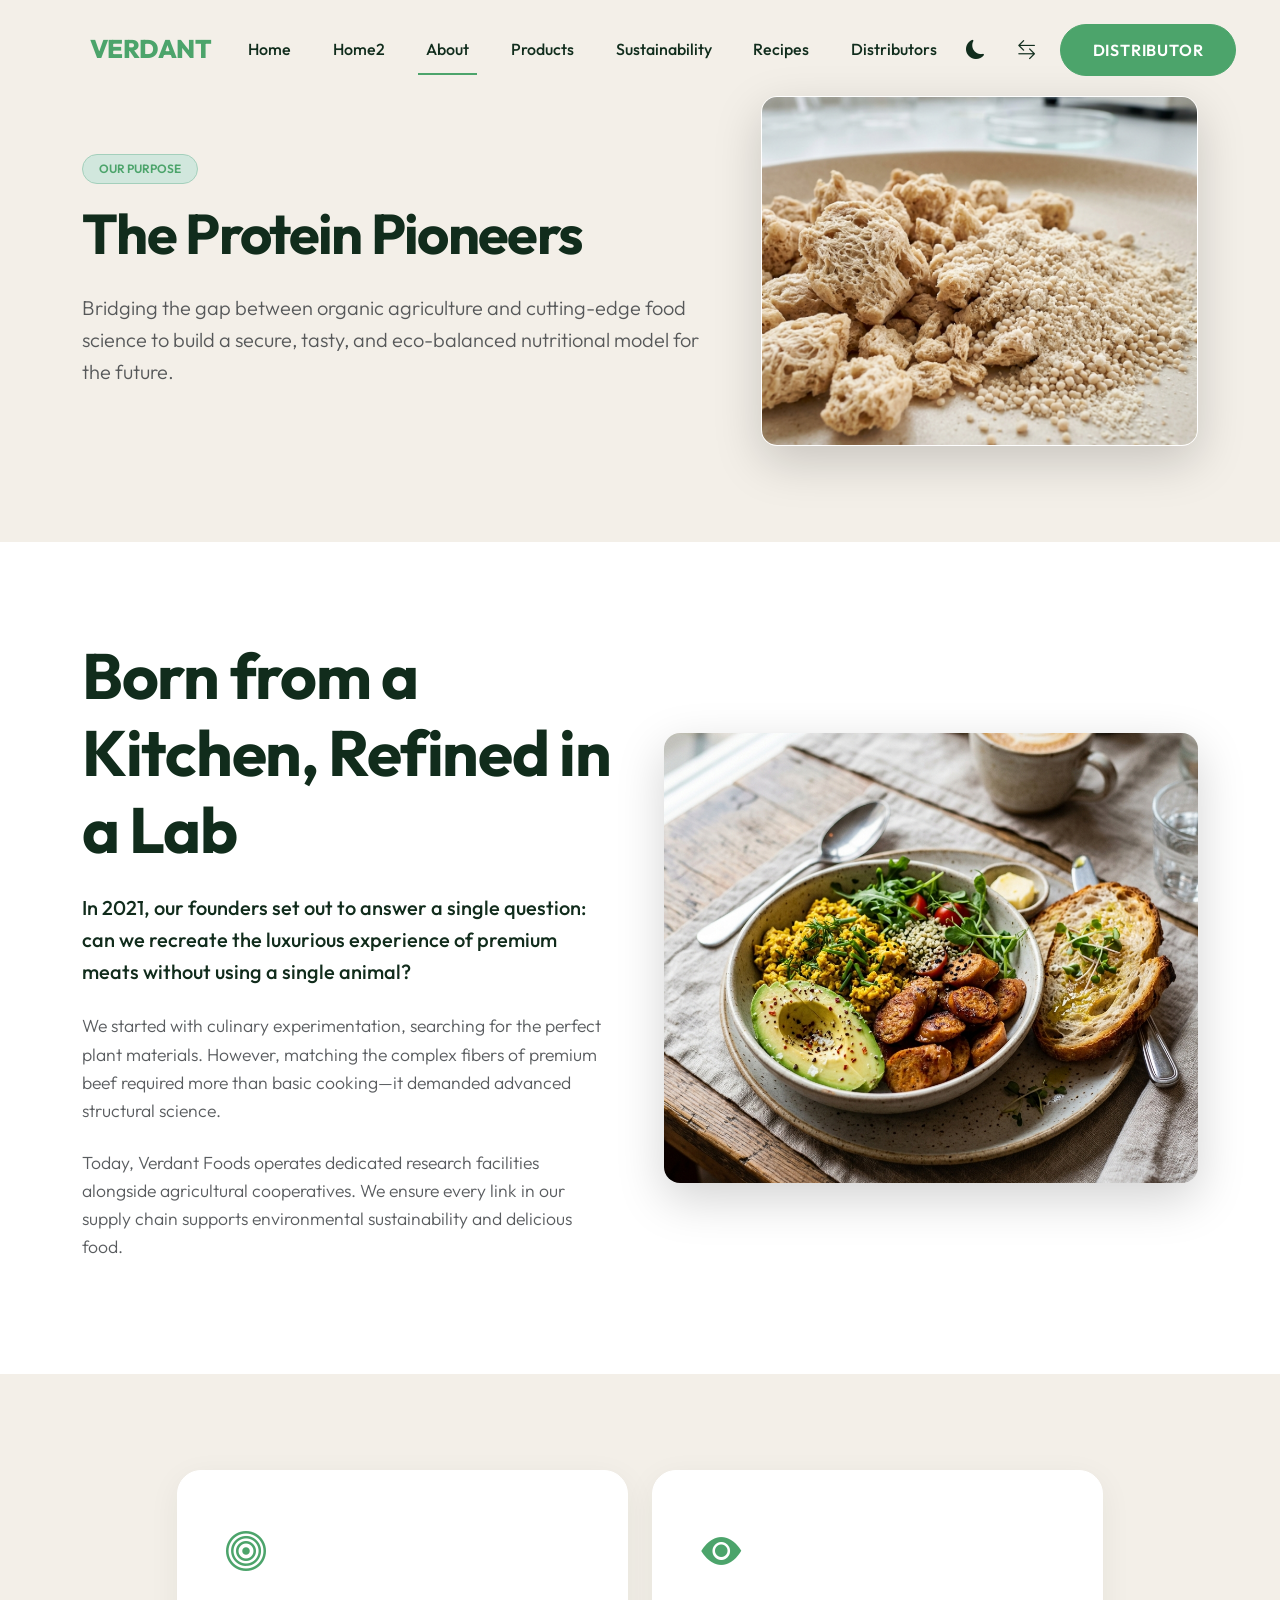
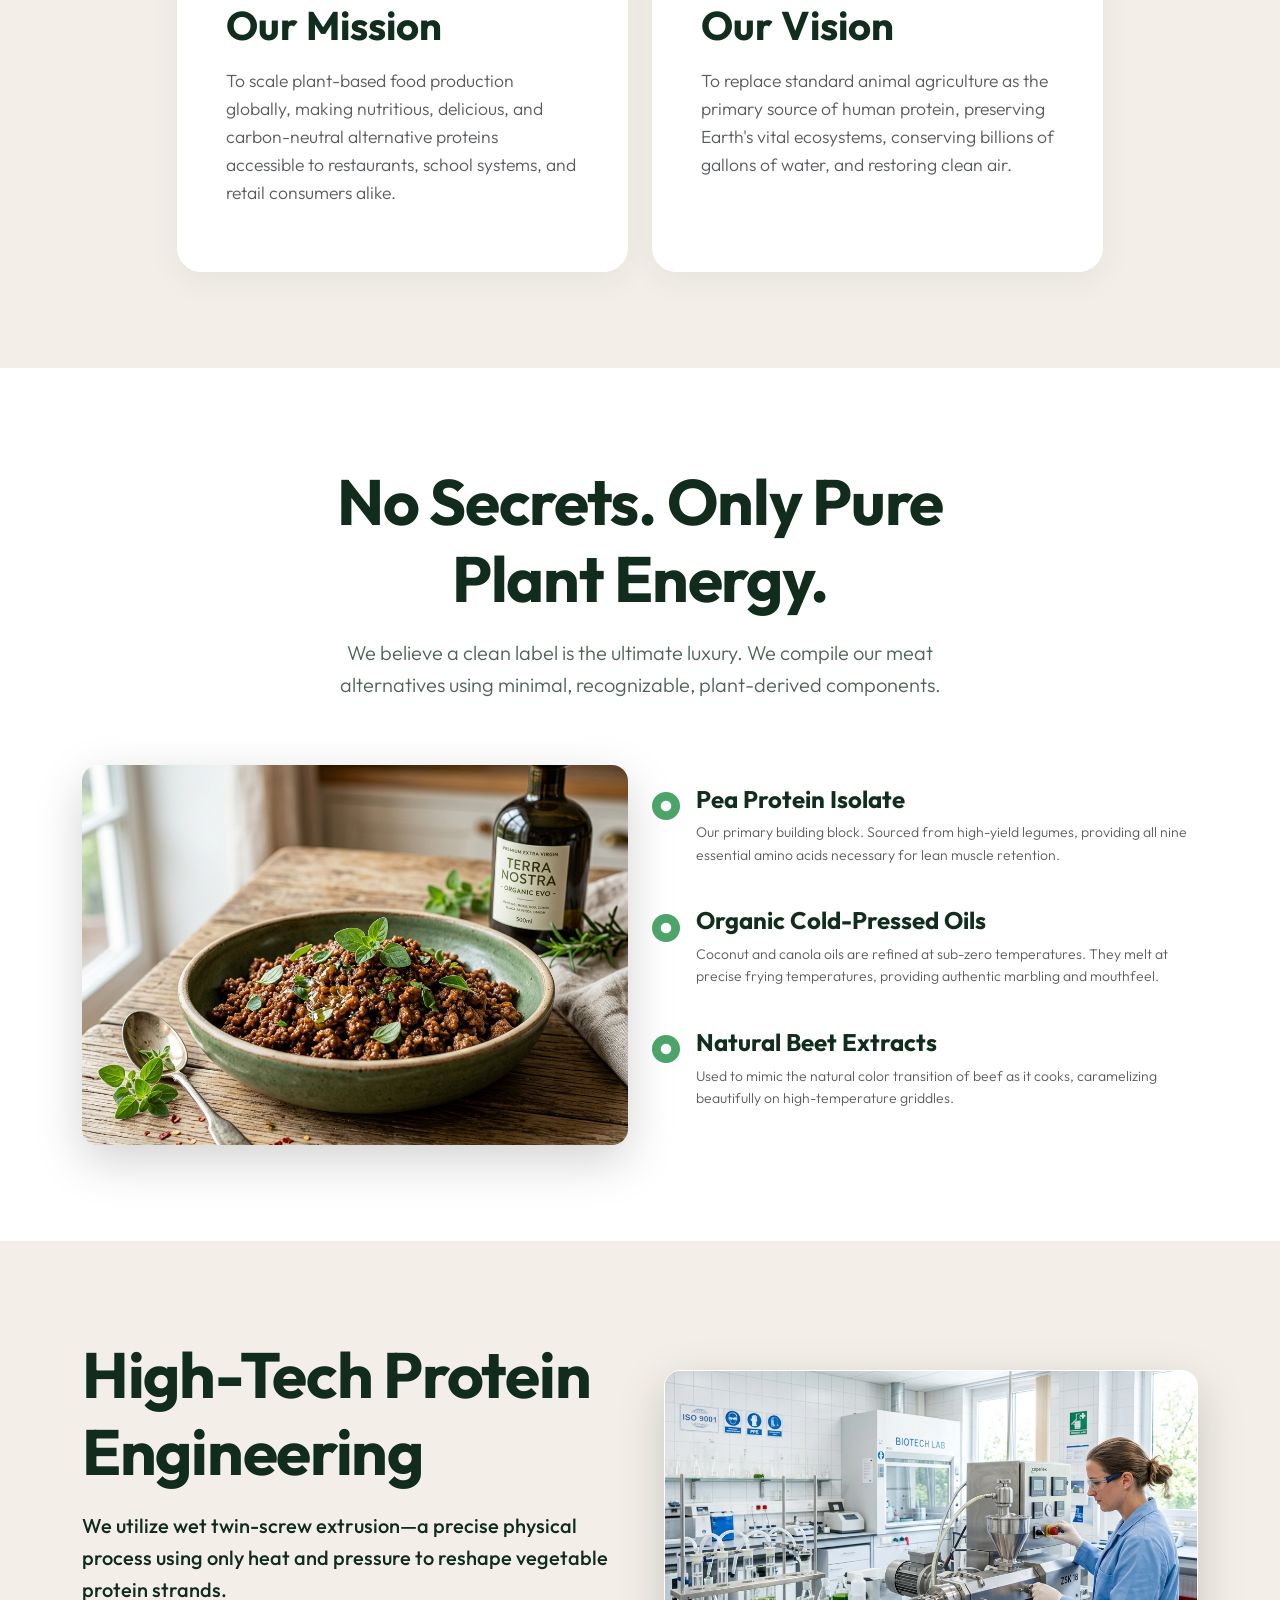
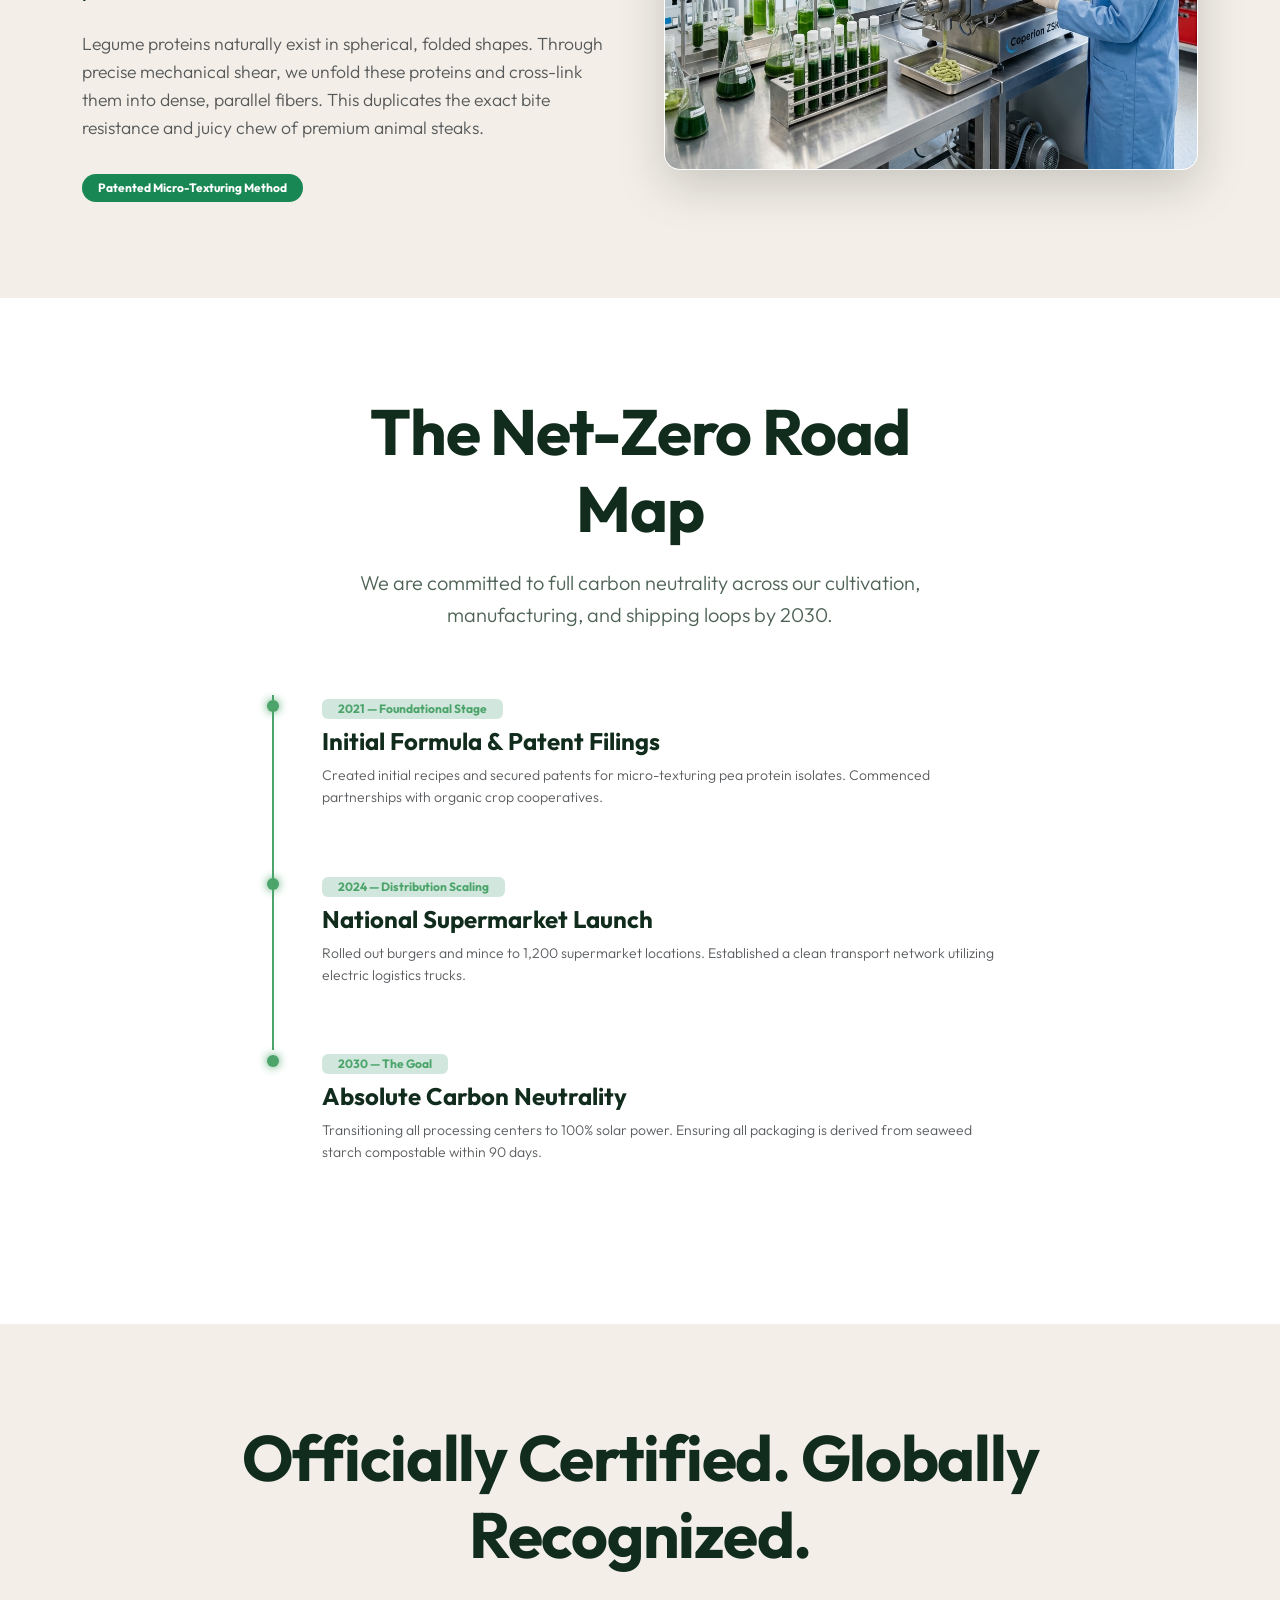
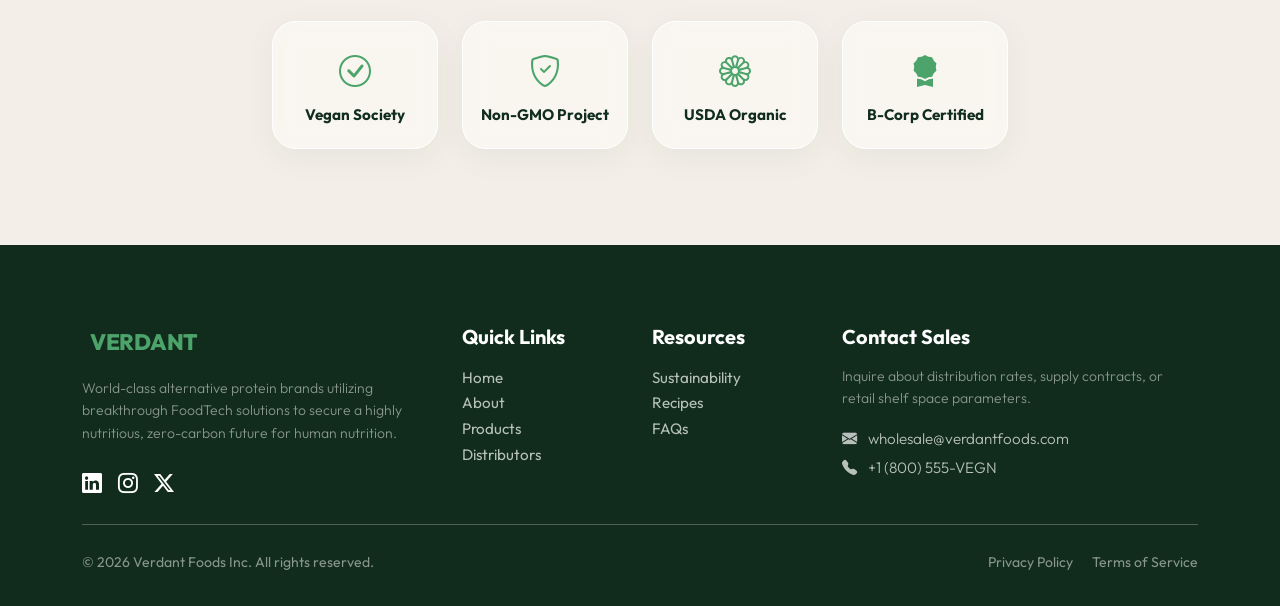
==== about.html @ fd727ae0 "Initial commit of premium FoodTech alternative protein brand website (Verdant)" ====
<!DOCTYPE html>
<html lang="en" data-theme="light" dir="ltr">
<head>
  <meta charset="UTF-8">
  <meta name="viewport" content="width=device-width, initial-scale=1.0">
  <title>About Us | Verdant Foods Premium FoodTech</title>
  <meta name="description" content="Learn about Verdant Foods' mission, vision, and advanced food science. We construct luxury alternative proteins using clean pea, soy, and organic lipids.">
  <!-- Bootstrap 5 CDN -->
  <link href="https://cdn.jsdelivr.net/npm/bootstrap@5.3.3/dist/css/bootstrap.min.css" rel="stylesheet">
  <!-- Bootstrap Icons CDN -->
  <link href="https://cdn.jsdelivr.net/npm/bootstrap-icons@1.11.3/font/bootstrap-icons.min.css" rel="stylesheet">
  <!-- Custom CSS -->
  <link href="assets/css/styles.css" rel="stylesheet">
  <!-- Favicon SVG -->
  <link rel="icon" type="image/svg+xml" href="data:image/svg+xml,<svg xmlns=%22http://www.w3.org/2000/svg%22 viewBox=%220 0 100 100%22><text y=%22.9em%22 font-size=%2290%22>🌱</text></svg>">
</head>
<body>

  <!-- STICKY HEADER -->
  <nav class="navbar navbar-expand-lg premium-navbar">
    <div class="container">
      <a class="navbar-brand d-flex align-items-center" href="index.html" style="font-weight: 800; font-size: 1.6rem; color: var(--color-primary); letter-spacing: -0.02em;">
        <i class="bi bi-leaf-fill text-success me-2"></i><span style="color: var(--color-secondary);">VERDANT</span>
      </a>
      <button class="navbar-toggler" type="button" data-bs-toggle="collapse" data-bs-target="#navbarContent" aria-controls="navbarContent" aria-expanded="false" aria-label="Toggle navigation">
        <span class="navbar-toggler-icon"></span>
      </button>
      <div class="collapse navbar-collapse" id="navbarContent">
        <ul class="navbar-nav mx-auto mb-2 mb-lg-0">
          <li class="nav-item"><a class="nav-link" href="index.html">Home</a></li>
          <li class="nav-item"><a class="nav-link" href="home2.html">Home2 </a></li>
          <li class="nav-item"><a class="nav-link active" href="about.html">About</a></li>
          <li class="nav-item"><a class="nav-link" href="products.html">Products</a></li>
          <li class="nav-item"><a class="nav-link" href="sustainability.html">Sustainability</a></li>
          <li class="nav-item"><a class="nav-link" href="recipes.html">Recipes</a></li>
          <li class="nav-item"><a class="nav-link" href="contact.html">Distributors</a></li>
        </ul>
        <div class="d-flex align-items-center gap-3">
          <button class="btn btn-sm btn-outline-secondary border-0" id="theme-toggle" aria-label="Toggle Dark Mode">
            <i class="bi bi-moon-fill" style="font-size: 1.2rem; color: var(--color-text);"></i>
          </button>
          <button class="btn btn-sm btn-outline-secondary border-0" id="rtl-toggle" aria-label="Toggle RTL">
            <i class="bi bi-arrow-left-right" style="font-size: 1.2rem; color: var(--color-text);"></i>
          </button>
          <a class="btn-premium btn" href="contact.html">Distributor</a>
        </div>
      </div>
    </div>
  </nav>

  <!-- HERO SECTION -->
  <header class="py-5 position-relative overflow-hidden" style="background-color: var(--color-accent); padding-top: 150px; min-height: 50vh; display: flex; align-items: center;">
    <div class="organic-blob" style="top: 0; right: 0;"></div>
    <div class="container position-relative z-3 py-5">
      <div class="row align-items-center g-5">
        <div class="col-lg-7 reveal-on-scroll">
          <span class="badge bg-success-subtle text-success border border-success-subtle px-3 py-2 rounded-pill mb-3" style="font-weight: 600;">OUR PURPOSE</span>
          <h1 class="display-4 fw-bold">The Protein Pioneers</h1>
          <p class="lead text-muted mb-0">Bridging the gap between organic agriculture and cutting-edge food science to build a secure, tasty, and eco-balanced nutritional model for the future.</p>
        </div>
        <div class="col-lg-5 text-center reveal-scale">
          <img src="assets/images/about_hero.png" alt="Close-up of texturized plant protein grains" class="img-fluid rounded-4 shadow-lg border border-1 border-white" style="max-height: 350px; width: 100%; object-fit: cover;">
        </div>
      </div>
    </div>
  </header>

  <!-- BRAND STORY -->
  <section class="py-5" style="background-color: var(--color-bg);">
    <div class="container py-5">
      <div class="row g-5 align-items-center">
        <div class="col-lg-6 order-lg-2 reveal-scale">
          <img src="assets/images/about_story.png" alt="Founders tasting alternative recipes in modern kitchen" class="img-fluid rounded-4 shadow-lg" style="width: 100%; height: 450px; object-fit: cover;">
        </div>
        <div class="col-lg-6 order-lg-1 reveal-on-scroll">
          <h2 class="fw-bold mb-4">Born from a Kitchen, Refined in a Lab</h2>
          <p class="lead mb-4 text-primary" style="font-weight: 500;">In 2021, our founders set out to answer a single question: can we recreate the luxurious experience of premium meats without using a single animal?</p>
          <p class="text-muted mb-4">
            We started with culinary experimentation, searching for the perfect plant materials. However, matching the complex fibers of premium beef required more than basic cooking—it demanded advanced structural science.
          </p>
          <p class="text-muted">
            Today, Verdant Foods operates dedicated research facilities alongside agricultural cooperatives. We ensure every link in our supply chain supports environmental sustainability and delicious food.
          </p>
        </div>
      </div>
    </div>
  </section>

  <!-- MISSION & VISION -->
  <section class="py-5" style="background-color: var(--color-accent);">
    <div class="container py-5">
      <div class="row g-4 justify-content-center">
        <div class="col-lg-5 reveal-on-scroll">
          <div class="glass-card h-100 p-5 border-white bg-white bg-opacity-70">
            <div class="fs-1 text-success mb-3"><i class="bi bi-bullseye"></i></div>
            <h3 class="fw-bold mb-3">Our Mission</h3>
            <p class="text-muted">To scale plant-based food production globally, making nutritious, delicious, and carbon-neutral alternative proteins accessible to restaurants, school systems, and retail consumers alike.</p>
          </div>
        </div>
        <div class="col-lg-5 reveal-on-scroll" style="transition-delay: 0.1s;">
          <div class="glass-card h-100 p-5 border-white bg-white bg-opacity-70">
            <div class="fs-1 text-success mb-3"><i class="bi bi-eye-fill"></i></div>
            <h3 class="fw-bold mb-3">Our Vision</h3>
            <p class="text-muted">To replace standard animal agriculture as the primary source of human protein, preserving Earth's vital ecosystems, conserving billions of gallons of water, and restoring clean air.</p>
          </div>
        </div>
      </div>
    </div>
  </section>

  <!-- PREMIUM INGREDIENTS -->
  <section class="py-5" style="background-color: var(--color-bg);">
    <div class="container py-5">
      <div class="row justify-content-center text-center mb-5 reveal-on-scroll">
        <div class="col-lg-7">
          <h2 class="fw-bold">No Secrets. Only Pure Plant Energy.</h2>
          <p class="lead">We believe a clean label is the ultimate luxury. We compile our meat alternatives using minimal, recognizable, plant-derived components.</p>
        </div>
      </div>

      <div class="row g-4 align-items-center">
        <div class="col-lg-6 reveal-scale">
          <img src="assets/images/about_ingredients.png" alt="Composition of raw peas, soy seeds, coconut oil, spices" class="img-fluid rounded-4 shadow-lg" style="width: 100%; height: 380px; object-fit: cover;">
        </div>
        <div class="col-lg-6 reveal-on-scroll">
          <div class="d-flex gap-3 mb-4">
            <div class="fs-3 text-success"><i class="bi bi-record-circle-fill"></i></div>
            <div>
              <h4 class="fw-bold">Pea Protein Isolate</h4>
              <p class="text-muted small">Our primary building block. Sourced from high-yield legumes, providing all nine essential amino acids necessary for lean muscle retention.</p>
            </div>
          </div>
          <div class="d-flex gap-3 mb-4">
            <div class="fs-3 text-success"><i class="bi bi-record-circle-fill"></i></div>
            <div>
              <h4 class="fw-bold">Organic Cold-Pressed Oils</h4>
              <p class="text-muted small">Coconut and canola oils are refined at sub-zero temperatures. They melt at precise frying temperatures, providing authentic marbling and mouthfeel.</p>
            </div>
          </div>
          <div class="d-flex gap-3">
            <div class="fs-3 text-success"><i class="bi bi-record-circle-fill"></i></div>
            <div>
              <h4 class="fw-bold">Natural Beet Extracts</h4>
              <p class="text-muted small">Used to mimic the natural color transition of beef as it cooks, caramelizing beautifully on high-temperature griddles.</p>
            </div>
          </div>
        </div>
      </div>
    </div>
  </section>

  <!-- FOOD SCIENCE & TECH -->
  <section class="py-5" style="background-color: var(--color-accent);">
    <div class="container py-5">
      <div class="row align-items-center g-5">
        <div class="col-lg-6 reveal-on-scroll">
          <h2 class="fw-bold">High-Tech Protein Engineering</h2>
          <p class="lead text-primary mb-4" style="font-weight: 500;">We utilize wet twin-screw extrusion—a precise physical process using only heat and pressure to reshape vegetable protein strands.</p>
          <p class="text-muted">
            Legume proteins naturally exist in spherical, folded shapes. Through precise mechanical shear, we unfold these proteins and cross-link them into dense, parallel fibers. This duplicates the exact bite resistance and juicy chew of premium animal steaks.
          </p>
          <div class="badge bg-success text-white px-3 py-2 rounded-pill mt-3">Patented Micro-Texturing Method</div>
        </div>
        <div class="col-lg-6 text-center reveal-scale">
          <img src="assets/images/about_science.png" alt="Organic cellular structures" class="img-fluid rounded-4 shadow-lg border border-1 border-white" style="max-height: 400px; width: 100%; object-fit: cover;">
        </div>
      </div>
    </div>
  </section>

  <!-- SUSTAINABILITY COMMITMENT TIMELINE -->
  <section class="py-5" style="background-color: var(--color-bg);">
    <div class="container py-5">
      <div class="row justify-content-center text-center mb-5 reveal-on-scroll">
        <div class="col-lg-7">
          <h2 class="fw-bold">The Net-Zero Road Map</h2>
          <p class="lead">We are committed to full carbon neutrality across our cultivation, manufacturing, and shipping loops by 2030.</p>
        </div>
      </div>

      <div class="row justify-content-center">
        <div class="col-lg-8 reveal-on-scroll">
          <div class="timeline-system">
            <!-- Timeline Item 1 -->
            <div class="timeline-item">
              <span class="badge bg-success-subtle text-success px-3 py-1 mb-2">2021 — Foundational Stage</span>
              <h4 class="fw-bold text-primary">Initial Formula & Patent Filings</h4>
              <p class="text-muted small">Created initial recipes and secured patents for micro-texturing pea protein isolates. Commenced partnerships with organic crop cooperatives.</p>
            </div>
            <!-- Timeline Item 2 -->
            <div class="timeline-item">
              <span class="badge bg-success-subtle text-success px-3 py-1 mb-2">2024 — Distribution Scaling</span>
              <h4 class="fw-bold text-primary">National Supermarket Launch</h4>
              <p class="text-muted small">Rolled out burgers and mince to 1,200 supermarket locations. Established a clean transport network utilizing electric logistics trucks.</p>
            </div>
            <!-- Timeline Item 3 -->
            <div class="timeline-item" style="border-left-color: transparent;">
              <span class="badge bg-success-subtle text-success px-3 py-1 mb-2">2030 — The Goal</span>
              <h4 class="fw-bold text-primary">Absolute Carbon Neutrality</h4>
              <p class="text-muted small">Transitioning all processing centers to 100% solar power. Ensuring all packaging is derived from seaweed starch compostable within 90 days.</p>
            </div>
          </div>
        </div>
      </div>
    </div>
  </section>

  <!-- CERTIFICATIONS & PARTNERS -->
  <section class="py-5" style="background-color: var(--color-accent);">
    <div class="container py-5 text-center">
      <h2 class="fw-bold mb-5 reveal-on-scroll">Officially Certified. Globally Recognized.</h2>
      
      <div class="row g-4 justify-content-center reveal-scale">
        <div class="col-lg-2 col-md-4 col-6">
          <div class="glass-card py-4 px-2 border-white h-100">
            <span class="fs-2 text-success"><i class="bi bi-check-circle"></i></span>
            <h5 class="fw-bold mt-2 mb-0" style="font-size: 0.95rem;">Vegan Society</h5>
          </div>
        </div>
        <div class="col-lg-2 col-md-4 col-6">
          <div class="glass-card py-4 px-2 border-white h-100">
            <span class="fs-2 text-success"><i class="bi bi-shield-check"></i></span>
            <h5 class="fw-bold mt-2 mb-0" style="font-size: 0.95rem;">Non-GMO Project</h5>
          </div>
        </div>
        <div class="col-lg-2 col-md-4 col-6">
          <div class="glass-card py-4 px-2 border-white h-100">
            <span class="fs-2 text-success"><i class="bi bi-flower1"></i></span>
            <h5 class="fw-bold mt-2 mb-0" style="font-size: 0.95rem;">USDA Organic</h5>
          </div>
        </div>
        <div class="col-lg-2 col-md-4 col-6">
          <div class="glass-card py-4 px-2 border-white h-100">
            <span class="fs-2 text-success"><i class="bi bi-award-fill"></i></span>
            <h5 class="fw-bold mt-2 mb-0" style="font-size: 0.95rem;">B-Corp Certified</h5>
          </div>
        </div>
      </div>
    </div>
  </section>

  <!-- FOOTER -->
  <footer>
    <div class="container">
      <div class="row g-4">
        <div class="col-lg-4 col-md-6">
          <a class="d-flex align-items-center mb-3 text-white" href="index.html" style="font-weight: 800; font-size: 1.4rem; text-decoration: none; letter-spacing: -0.02em;">
            <i class="bi bi-leaf-fill text-success me-2"></i><span style="color: var(--color-secondary);">VERDANT</span>
          </a>
          <p class="text-white-50 small mb-4">World-class alternative protein brands utilizing breakthrough FoodTech solutions to secure a highly nutritious, zero-carbon future for human nutrition.</p>
          <div class="d-flex gap-3">
            <a href="#" aria-label="LinkedIn" class="text-white fs-5"><i class="bi bi-linkedin"></i></a>
            <a href="#" aria-label="Instagram" class="text-white fs-5"><i class="bi bi-instagram"></i></a>
            <a href="#" aria-label="Twitter" class="text-white fs-5"><i class="bi bi-twitter-x"></i></a>
          </div>
        </div>
        <div class="col-lg-2 col-md-3 col-6">
          <h5 class="fw-bold text-white mb-3">Quick Links</h5>
          <ul class="list-unstyled">
            <li><a href="index.html">Home</a></li>
            <li><a href="about.html">About</a></li>
            <li><a href="products.html">Products</a></li>
            <li><a href="contact.html">Distributors</a></li>
          </ul>
        </div>
        <div class="col-lg-2 col-md-3 col-6">
          <h5 class="fw-bold text-white mb-3">Resources</h5>
          <ul class="list-unstyled">
            <li><a href="sustainability.html">Sustainability</a></li>
            <li><a href="recipes.html">Recipes</a></li>
            <li><a href="contact.html#faq">FAQs</a></li>
          </ul>
        </div>
        <div class="col-lg-4 col-md-6">
          <h5 class="fw-bold text-white mb-3">Contact Sales</h5>
          <p class="small text-white-50">Inquire about distribution rates, supply contracts, or retail shelf space parameters.</p>
          <p class="mb-1"><i class="bi bi-envelope-fill me-2"></i> wholesale@verdantfoods.com</p>
          <p><i class="bi bi-telephone-fill me-2"></i> +1 (800) 555-VEGN</p>
        </div>
      </div>
      <hr class="my-4 border-white-50">
      <div class="row align-items-center">
        <div class="col-md-6 text-center text-md-start">
          <span class="small text-white-50">&copy; 2026 Verdant Foods Inc. All rights reserved.</span>
        </div>
        <div class="col-md-6 text-center text-md-end mt-2 mt-md-0">
          <a href="#" class="small text-white-50 me-3">Privacy Policy</a>
          <a href="#" class="small text-white-50">Terms of Service</a>
        </div>
      </div>
    </div>
  </footer>

  <!-- BACK TO TOP BUTTON -->
  <div class="back-to-top" id="back-to-top" aria-label="Back to Top">
    <i class="bi bi-arrow-up-short" style="font-size: 1.8rem;"></i>
  </div>

  <!-- Bootstrap 5 JS Bundle with Popper -->
  <script src="https://cdn.jsdelivr.net/npm/bootstrap@5.3.3/dist/js/bootstrap.bundle.min.js"></script>
  <!-- Custom JS -->
  <script src="assets/js/app.js"></script>
</body>
</html>
---- assets/css/styles.css ----
@import url('https://fonts.googleapis.com/css2?family=Outfit:wght@100;300;400;500;600;700;800;900&display=swap');

/* BRAND VARIABLES & COLOR SYSTEM */
:root {
  --font-family: 'Outfit', sans-serif;
  
  /* HSL Color System */
  --hsl-primary: 145, 45%, 12%;
  --hsl-secondary: 141, 37%, 47%;
  --hsl-accent: 40, 30%, 93%;
  --hsl-accent-dark: 40, 20%, 80%;
  
  /* Theme Colors (Light Default) */
  --color-primary: hsl(var(--hsl-primary));
  --color-secondary: hsl(var(--hsl-secondary));
  --color-accent: hsl(var(--hsl-accent));
  --color-accent-dark: hsl(var(--hsl-accent-dark));
  --color-bg: #ffffff;
  --color-card-bg: rgba(255, 255, 255, 0.7);
  --color-text: #112d1d;
  --color-text-muted: #4e6356;
  --color-border: rgba(17, 45, 29, 0.1);
  --glass-bg: rgba(255, 255, 255, 0.45);
  --glass-border: rgba(255, 255, 255, 0.25);
  --glass-shadow: rgba(17, 45, 29, 0.06);
  
  /* Animations */
  --transition-smooth: all 0.5s cubic-bezier(0.16, 1, 0.3, 1);
  --transition-fast: all 0.2s ease;
}

/* DARK MODE OVERRIDES */
[data-theme="dark"] {
  --color-bg: #0b0f0c;
  --color-card-bg: rgba(15, 22, 17, 0.7);
  --color-accent: #141a16;
  --color-accent-dark: #1b241e;
  --color-text: #f5f0e6;
  --color-text-muted: #a3b8ad;
  --color-border: rgba(245, 240, 230, 0.15);
  --glass-bg: rgba(11, 15, 12, 0.65);
  --glass-border: rgba(245, 240, 230, 0.15);
  --glass-shadow: rgba(0, 0, 0, 0.5);
}

/* GENERAL SETUP */
* {
  box-sizing: border-box;
  margin: 0;
  padding: 0;
}

body {
  font-family: var(--font-family);
  background-color: var(--color-bg);
  color: var(--color-text);
  overflow-x: hidden;
  transition: background-color 0.5s ease, color 0.5s ease;
  line-height: 1.6;
}

/* TYPOGRAPHY */
h1, .h1 {
  font-size: clamp(3.5rem, 8vw, 6rem);
  font-weight: 580;
  line-height: 1.1;
  letter-spacing: -0.03em;
  color: var(--color-primary);
  margin-bottom: 1.5rem;
}

[data-theme="dark"] h1, [data-theme="dark"] .h1 {
  color: #ffffff;
}

h2, .h2 {
  font-size: clamp(2.2rem, 5vw, 4rem);
  font-weight: 600;
  line-height: 1.2;
  letter-spacing: -0.02em;
  color: var(--color-primary);
  margin-bottom: 1.2rem;
}

[data-theme="dark"] h2, [data-theme="dark"] .h2 {
  color: var(--color-secondary);
}

h3, .h3 {
  font-size: clamp(1.6rem, 3.5vw, 2.5rem);
  font-weight: 500;
  line-height: 1.3;
  margin-bottom: 1rem;
}

p, .body-text {
  font-size: clamp(0.95rem, 2vw, 1.1rem);
  color: var(--color-text-muted);
  font-weight: 300;
}

/* RTL OVERRIDES */
[dir="rtl"] {
  text-align: right;
}
[dir="rtl"] .ms-auto {
  margin-right: auto !important;
  margin-left: 0 !important;
}
[dir="rtl"] .me-auto {
  margin-left: auto !important;
  margin-right: 0 !important;
}

/* STICKY HEADER Styling */
.premium-navbar {
  position: fixed;
  top: 0;
  width: 100%;
  z-index: 1000;
  padding: 1.5rem 0;
  background: transparent;
  border-bottom: 1px solid transparent;
  transition: var(--transition-smooth);
}

.premium-navbar.scrolled {
  padding: 0.8rem 0;
  background: var(--glass-bg);
  backdrop-filter: blur(16px) saturate(180%);
  -webkit-backdrop-filter: blur(16px) saturate(180%);
  border-bottom: 1px solid var(--glass-border);
  box-shadow: 0 10px 30px var(--glass-shadow);
}

.nav-link {
  font-weight: 500;
  color: var(--color-text) !important;
  margin: 0 0.8rem;
  position: relative;
  transition: var(--transition-fast);
}

.nav-link::after {
  content: '';
  position: absolute;
  bottom: -4px;
  left: 0;
  width: 0;
  height: 2px;
  background-color: var(--color-secondary);
  transition: var(--transition-fast);
}

.nav-link.active::after,
.nav-link:hover::after {
  width: 100%;
}

/* BUTTONS */
.btn-premium {
  font-family: var(--font-family);
  font-weight: 600;
  text-transform: uppercase;
  letter-spacing: 0.05em;
  padding: 0.8rem 2rem;
  border-radius: 50px;
  border: 1px solid var(--color-secondary);
  background-color: var(--color-secondary);
  color: #ffffff !important;
  transition: var(--transition-smooth);
  position: relative;
  overflow: hidden;
  z-index: 1;
}

.btn-premium::before {
  content: '';
  position: absolute;
  top: 0;
  left: -100%;
  width: 100%;
  height: 100%;
  background: var(--color-primary);
  transition: var(--transition-smooth);
  z-index: -1;
}

.btn-premium:hover::before {
  left: 0;
}

.btn-premium:hover {
  transform: translateY(-3px);
  box-shadow: 0 10px 20px rgba(76, 166, 107, 0.3);
}

.btn-outline-premium {
  font-family: var(--font-family);
  font-weight: 600;
  text-transform: uppercase;
  letter-spacing: 0.05em;
  padding: 0.8rem 2rem;
  border-radius: 50px;
  border: 2px solid var(--color-primary);
  background-color: transparent;
  color: var(--color-primary) !important;
  transition: var(--transition-smooth);
}

[data-theme="dark"] .btn-outline-premium {
  border-color: var(--color-secondary);
  color: var(--color-secondary) !important;
}

.btn-outline-premium:hover {
  background-color: var(--color-primary);
  color: #ffffff !important;
  transform: translateY(-3px);
}

[data-theme="dark"] .btn-outline-premium:hover {
  background-color: var(--color-secondary);
  color: #ffffff !important;
}

/* GLASSMORPHISM UI COMPONENTS */
.glass-card {
  background: var(--glass-bg);
  backdrop-filter: blur(12px) saturate(160%);
  -webkit-backdrop-filter: blur(12px) saturate(160%);
  border: 1px solid var(--glass-border);
  box-shadow: 0 8px 32px var(--glass-shadow);
  border-radius: 24px;
  padding: 2.5rem;
  transition: var(--transition-smooth);
}

.glass-card:hover {
  transform: translateY(-8px);
  border-color: rgba(76, 166, 107, 0.4);
  box-shadow: 0 15px 40px rgba(76, 166, 107, 0.15);
}

/* 3D FLOATING OBJECTS */
.floating-element {
  position: absolute;
  pointer-events: none;
  z-index: 2;
  animation: float-around 8s ease-in-out infinite alternate;
}

.floating-element-slow {
  position: absolute;
  pointer-events: none;
  z-index: 2;
  animation: float-around 12s ease-in-out infinite alternate-reverse;
}

@keyframes float-around {
  0% {
    transform: translateY(0px) rotate(0deg) scale(1);
  }
  50% {
    transform: translateY(-20px) rotate(5deg) scale(1.05);
  }
  100% {
    transform: translateY(10px) rotate(-5deg) scale(0.95);
  }
}

/* ORGANIC BLOBS */
.organic-blob {
  position: absolute;
  width: 500px;
  height: 500px;
  background: radial-gradient(circle, rgba(76,166,107,0.15) 0%, rgba(245,240,230,0) 70%);
  border-radius: 50%;
  filter: blur(40px);
  z-index: -1;
  animation: morph-blob 20s infinite alternate;
}

@keyframes morph-blob {
  0% {
    border-radius: 42% 58% 70% 30% / 45% 45% 55% 55%;
    transform: translate(0, 0) scale(1);
  }
  50% {
    border-radius: 70% 30% 52% 48% / 60% 40% 60% 40%;
    transform: translate(30px, -50px) scale(1.2);
  }
  100% {
    border-radius: 50% 50% 30% 70% / 50% 60% 40% 50%;
    transform: translate(-20px, 20px) scale(0.9);
  }
}

/* PREMIUM ANIMATIONS (ON SCROLL REVEALS) */
.reveal-on-scroll {
  opacity: 0;
  filter: blur(15px);
  transform: translateY(40px);
  transition: opacity 1s cubic-bezier(0.16, 1, 0.3, 1),
              filter 1s cubic-bezier(0.16, 1, 0.3, 1),
              transform 1s cubic-bezier(0.16, 1, 0.3, 1);
}

.reveal-on-scroll.revealed {
  opacity: 1;
  filter: blur(0);
  transform: translateY(0);
}

.reveal-scale {
  opacity: 0;
  transform: scale(0.85);
  transition: opacity 1.2s cubic-bezier(0.16, 1, 0.3, 1),
              transform 1.2s cubic-bezier(0.16, 1, 0.3, 1);
}

.reveal-scale.revealed {
  opacity: 1;
  transform: scale(1);
}

/* MAGNETIC LIFT AND HOVER EFFECTS */
.hover-lift {
  transition: var(--transition-smooth);
}
.hover-lift:hover {
  transform: translateY(-8px) scale(1.02);
}

/* PRODUCT CARD STYLING */
.premium-product-card {
  position: relative;
  background: var(--color-card-bg);
  border: 1px solid var(--color-border);
  border-radius: 24px;
  overflow: hidden;
  transition: var(--transition-smooth);
}

.product-image-container {
  overflow: hidden;
  position: relative;
  background-color: var(--color-accent);
  aspect-ratio: 1;
}

.product-image-container img {
  width: 100%;
  height: 100%;
  object-fit: cover;
  transition: var(--transition-smooth);
}

.premium-product-card:hover .product-image-container img {
  transform: scale(1.1);
}

.premium-product-card:hover {
  border-color: var(--color-secondary);
  box-shadow: 0 20px 40px var(--glass-shadow);
  transform: translateY(-10px);
}

/* COUNTERS */
.counter-num {
  font-size: clamp(3rem, 6vw, 4.5rem);
  font-weight: 700;
  color: var(--color-secondary);
  line-height: 1;
}

/* METRICS & PROGRESS BARS */
.sustainability-meter {
  height: 8px;
  border-radius: 10px;
  background-color: var(--color-border);
  overflow: hidden;
}

.sustainability-progress {
  height: 100%;
  width: 0;
  background: linear-gradient(90deg, var(--color-secondary) 0%, var(--color-primary) 100%);
  border-radius: 10px;
  transition: width 2s cubic-bezier(0.16, 1, 0.3, 1);
}

/* TESTIMONIALS SLIDER */
.testimonial-wrapper {
  max-width: 800px;
  margin: 0 auto;
  overflow: hidden;
  position: relative;
}

.testimonial-container {
  display: flex;
  transition: transform 0.6s cubic-bezier(0.16, 1, 0.3, 1);
}

.testimonial-slide {
  min-width: 100%;
  padding: 2rem;
  box-sizing: border-box;
}

.slider-dots {
  display: flex;
  justify-content: center;
  margin-top: 1.5rem;
}

.dot {
  width: 10px;
  height: 10px;
  border-radius: 50%;
  background-color: var(--color-border);
  margin: 0 6px;
  cursor: pointer;
  transition: var(--transition-fast);
}

.dot.active {
  background-color: var(--color-secondary);
  width: 25px;
  border-radius: 5px;
}

/* TIMELINE & ACCORDION SYSTEM */
.timeline-item {
  position: relative;
  padding-left: 3rem;
  border-left: 2px solid var(--color-secondary);
  padding-bottom: 3rem;
}

.timeline-item::after {
  content: '';
  position: absolute;
  left: -7px;
  top: 5px;
  width: 12px;
  height: 12px;
  border-radius: 50%;
  background-color: var(--color-secondary);
  box-shadow: 0 0 10px var(--color-secondary);
}

/* FOOTER */
footer {
  background-color: var(--color-primary);
  color: #ffffff;
  padding: 5rem 0 2rem;
  position: relative;
}

[data-theme="dark"] footer {
  background-color: #050806;
}

footer p, footer a {
  color: rgba(255, 255, 255, 0.7);
  text-decoration: none;
  font-size: 0.95rem;
  transition: transform 0.25s ease, color 0.25s ease;
  display: inline-block;
}

footer a:hover {
  color: var(--color-secondary);
}

footer ul li a:hover {
  transform: translateX(6px);
}

footer .d-flex.gap-3 a {
  display: inline-flex;
  align-items: center;
  justify-content: center;
}

footer .d-flex.gap-3 a:hover {
  transform: translateY(-4px) scale(1.15);
  color: var(--color-secondary) !important;
}

footer a.d-flex.align-items-center i {
  transition: transform 0.25s ease;
  display: inline-block;
}

footer a.d-flex.align-items-center:hover i {
  transform: rotate(15deg) scale(1.15);
}

.back-to-top {
  position: fixed;
  bottom: 30px;
  right: 30px;
  width: 50px;
  height: 50px;
  background-color: var(--color-secondary);
  color: white;
  border-radius: 50%;
  display: flex;
  align-items: center;
  justify-content: center;
  box-shadow: 0 5px 15px rgba(0,0,0,0.15);
  cursor: pointer;
  opacity: 0;
  visibility: hidden;
  transition: var(--transition-smooth);
  z-index: 999;
}

.back-to-top.active {
  opacity: 1;
  visibility: visible;
}

.back-to-top:hover {
  transform: translateY(-5px);
  background-color: var(--color-primary);
}

/* PREMIUM FORMS */
.premium-form-control {
  background: var(--color-bg);
  border: 1px solid var(--color-border);
  color: var(--color-text);
  padding: 0.9rem 1.2rem;
  border-radius: 12px;
  font-size: 1rem;
  transition: var(--transition-smooth);
}

.premium-form-control:focus {
  background: var(--color-bg);
  border-color: var(--color-secondary);
  box-shadow: 0 0 0 3px rgba(76, 166, 107, 0.15);
  color: var(--color-text);
  outline: none;
}

/* SUCCESS BANNER ANIMATION */
.form-success-card {
  display: none;
  text-align: center;
  padding: 3rem;
  animation: scale-up 0.5s cubic-bezier(0.16, 1, 0.3, 1) forwards;
}

@keyframes scale-up {
  0% {
    opacity: 0;
    transform: scale(0.9);
  }
  100% {
    opacity: 1;
    transform: scale(1);
  }
}

/* NUTRITION TABLE GRID */
.nutrition-grid-wrapper {
  width: 100%;
  overflow-x: auto;
  -webkit-overflow-scrolling: touch;
  border-radius: 16px;
}

.nutrition-grid {
  border-radius: 16px;
  overflow: hidden;
  border: 1px solid var(--color-border);
  min-width: 600px; /* Prevent squeezing on mobile */
}

@media (min-width: 768px) {
  .nutrition-grid {
    min-width: 100%;
  }
}

.nutrition-row {
  display: grid;
  grid-template-columns: 2.2fr 1fr 1fr; /* Default 3 columns for index.html */
  gap: 1rem;
  align-items: center;
  padding: 1rem 1.5rem;
  background-color: var(--color-bg);
  border-bottom: 1px solid var(--color-border);
}

.nutrition-row > span:not(:first-child) {
  text-align: center;
}

/* 4 columns layout variation for products.html */
.nutrition-grid.cols-4 .nutrition-row {
  grid-template-columns: 2.2fr 1fr 1fr 1fr;
}

.nutrition-row:nth-child(even) {
  background-color: var(--color-accent);
}
[data-theme="dark"] .nutrition-row:nth-child(even) {
  background-color: rgba(245, 240, 230, 0.03);
}

/* DYNAMIC 3D CARD ROTATION */
.card-rotate-3d {
  perspective: 1000px;
}
.card-rotate-3d-inner {
  transition: transform 0.8s;
  transform-style: preserve-3d;
}
.card-rotate-3d:hover .card-rotate-3d-inner {
  transform: rotateY(18deg) rotateX(10deg);
}

/* LOGO CAROUSEL */
.logo-track {
  display: flex;
  width: calc(250px * 10);
  animation: logo-scroll 40s linear infinite;
}

.logo-slide {
  width: 250px;
  display: flex;
  justify-content: center;
  align-items: center;
  padding: 0 2rem;
}

.logo-slide img {
  max-width: 150px;
  opacity: 0.5;
  transition: var(--transition-fast);
}

.logo-slide img:hover {
  opacity: 1;
}

@keyframes logo-scroll {
  0% { transform: translateX(0); }
  100% { transform: translateX(calc(-250px * 5)); }
}

/* ACCORDION REVEAL */
.accordion-header-btn {
  background: none;
  border: none;
  width: 100%;
  text-align: left;
  padding: 1.2rem;
  font-weight: 600;
  font-size: 1.15rem;
  color: var(--color-text);
  display: flex;
  justify-content: space-between;
  align-items: center;
  transition: var(--transition-fast);
}

.accordion-body-content {
  max-height: 0;
  overflow: hidden;
  transition: max-height 0.4s ease-out, padding 0.4s ease-out;
  padding: 0 1.2rem;
}

.accordion-body-content.active {
  padding: 0 1.2rem 1.5rem 1.2rem;
}

/* DARK MODE & TEXT VISIBILITY FIXES */
.text-primary {
  color: var(--color-primary) !important;
}
.text-primary-emphasis {
  color: var(--color-primary) !important;
}
.text-success {
  color: var(--color-secondary) !important;
}
.navbar-brand {
  color: var(--color-primary) !important;
}

[data-theme="dark"] .text-primary {
  color: var(--color-secondary) !important;
}
[data-theme="dark"] .text-primary-emphasis {
  color: #ffffff !important;
}
[data-theme="dark"] .navbar-brand {
  color: #ffffff !important;
}
[data-theme="dark"] .navbar-brand span {
  color: #ffffff !important;
}
[data-theme="dark"] .text-muted {
  color: var(--color-text-muted) !important;
}
[data-theme="dark"] .text-dark {
  color: var(--color-text) !important;
}
[data-theme="dark"] .bg-white {
  background-color: var(--color-card-bg) !important;
}
[data-theme="dark"] .bg-light {
  background-color: var(--color-card-bg) !important;
}
[data-theme="dark"] .bg-success-subtle {
  background-color: rgba(76, 166, 107, 0.15) !important;
}
[data-theme="dark"] .border-white {
  border-color: var(--color-border) !important;
}
[data-theme="dark"] .navbar-toggler-icon {
  filter: invert(1) grayscale(1) brightness(2);
}
[data-theme="dark"] .navbar-toggler {
  border-color: rgba(255, 255, 255, 0.2) !important;
}
[data-theme="dark"] .form-select {
  background-image: url("data:image/svg+xml,%3csvg xmlns='http://www.w3.org/2000/svg' viewBox='0 0 16 16'%3e%3cpath fill='none' stroke='%23f5f0e6' stroke-linecap='round' stroke-linejoin='round' stroke-width='2' d='m2 5 6 6 6-6'/%3e%3c/svg%3e") !important;
  color: var(--color-text) !important;
  background-color: var(--color-bg) !important;
}
[data-theme="dark"] .logo-slide span {
  color: rgba(255, 255, 255, 0.4) !important;
}
[data-theme="dark"] .accordion-header-btn {
  color: var(--color-text) !important;
}

/* Mobile Navbar Overlay Background and Padding */
@media (max-width: 991.98px) {
  .navbar-collapse {
    background: var(--color-bg);
    padding: 1.5rem;
    border-radius: 16px;
    box-shadow: 0 10px 30px var(--glass-shadow);
    margin-top: 1rem;
    border: 1px solid var(--color-border);
  }
}

/* Tablet / Medium Screens Navbar Compact Tab View styling (992px to 1200px, e.g. 1024px) */
@media (min-width: 992px) and (max-width: 1200px) {
  .premium-navbar .nav-link {
    font-size: 0.85rem !important;
    margin: 0 0.35rem !important;
    padding: 0.5rem 0.5rem !important;
  }
  .premium-navbar .container {
    max-width: 100% !important;
    padding-left: 1.5rem !important;
    padding-right: 1.5rem !important;
  }
  .btn-premium {
    padding: 0.5rem 1rem !important;
    font-size: 0.75rem !important;
  }
  .premium-navbar .d-flex.align-items-center {
    gap: 0.5rem !important;
  }
}

/* Social Hover Effects (Contact Page) */
.social-hover {
  transition: transform 0.25s ease, color 0.25s ease;
  display: inline-block;
}
.social-hover:hover {
  transform: translateY(-3px) scale(1.15);
  color: var(--color-secondary) !important;
}
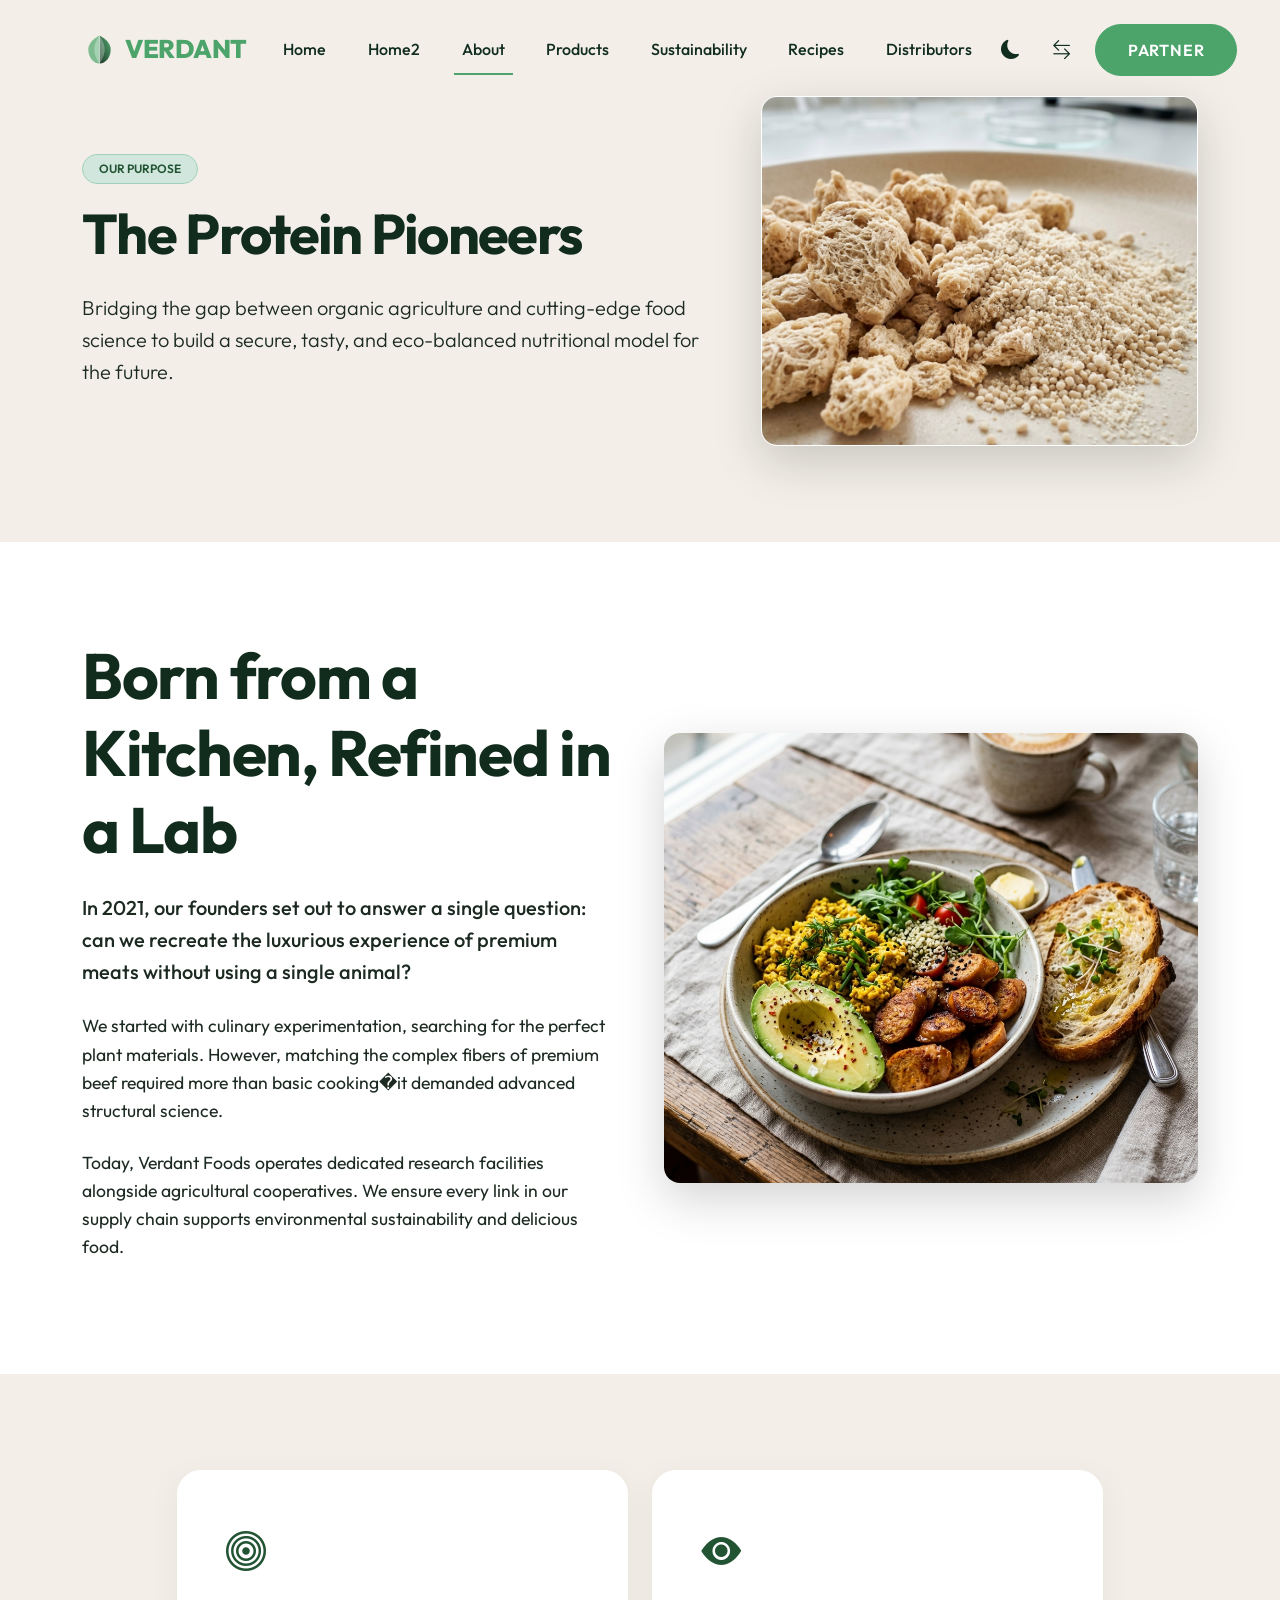
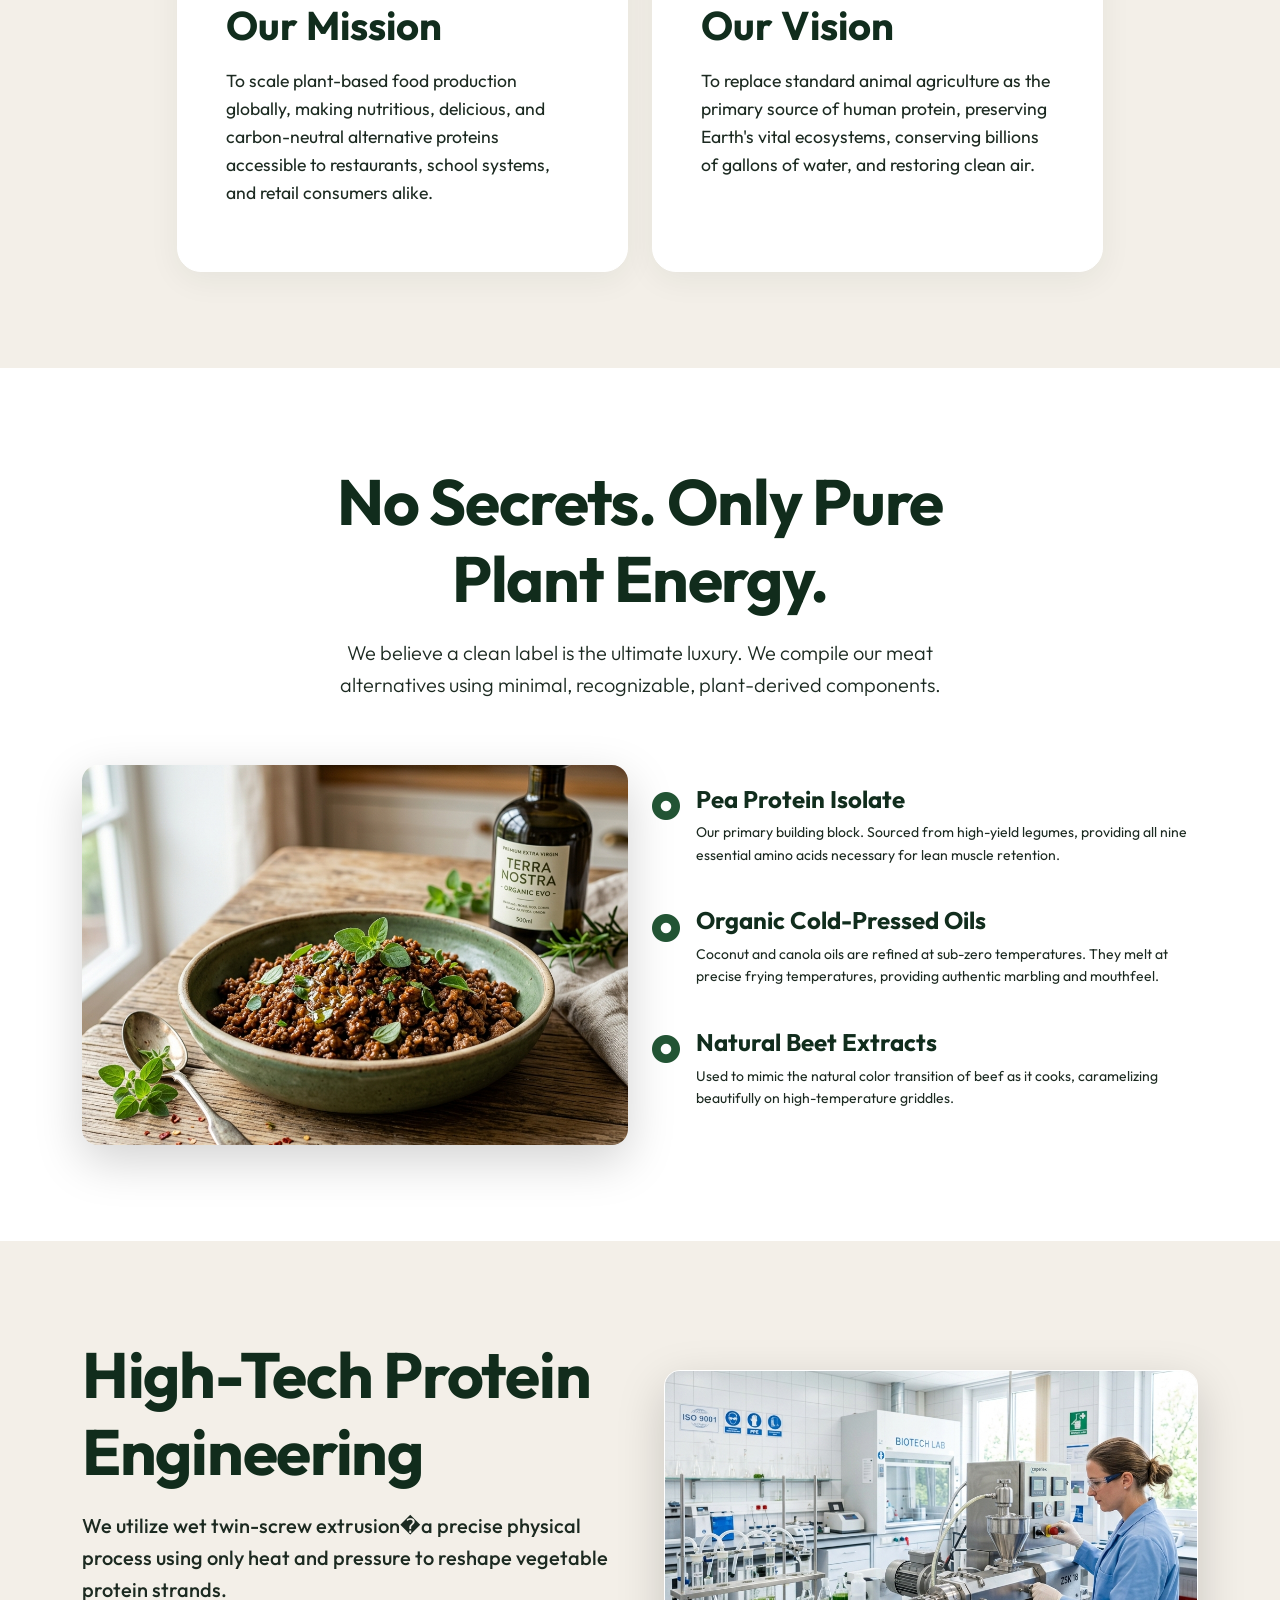
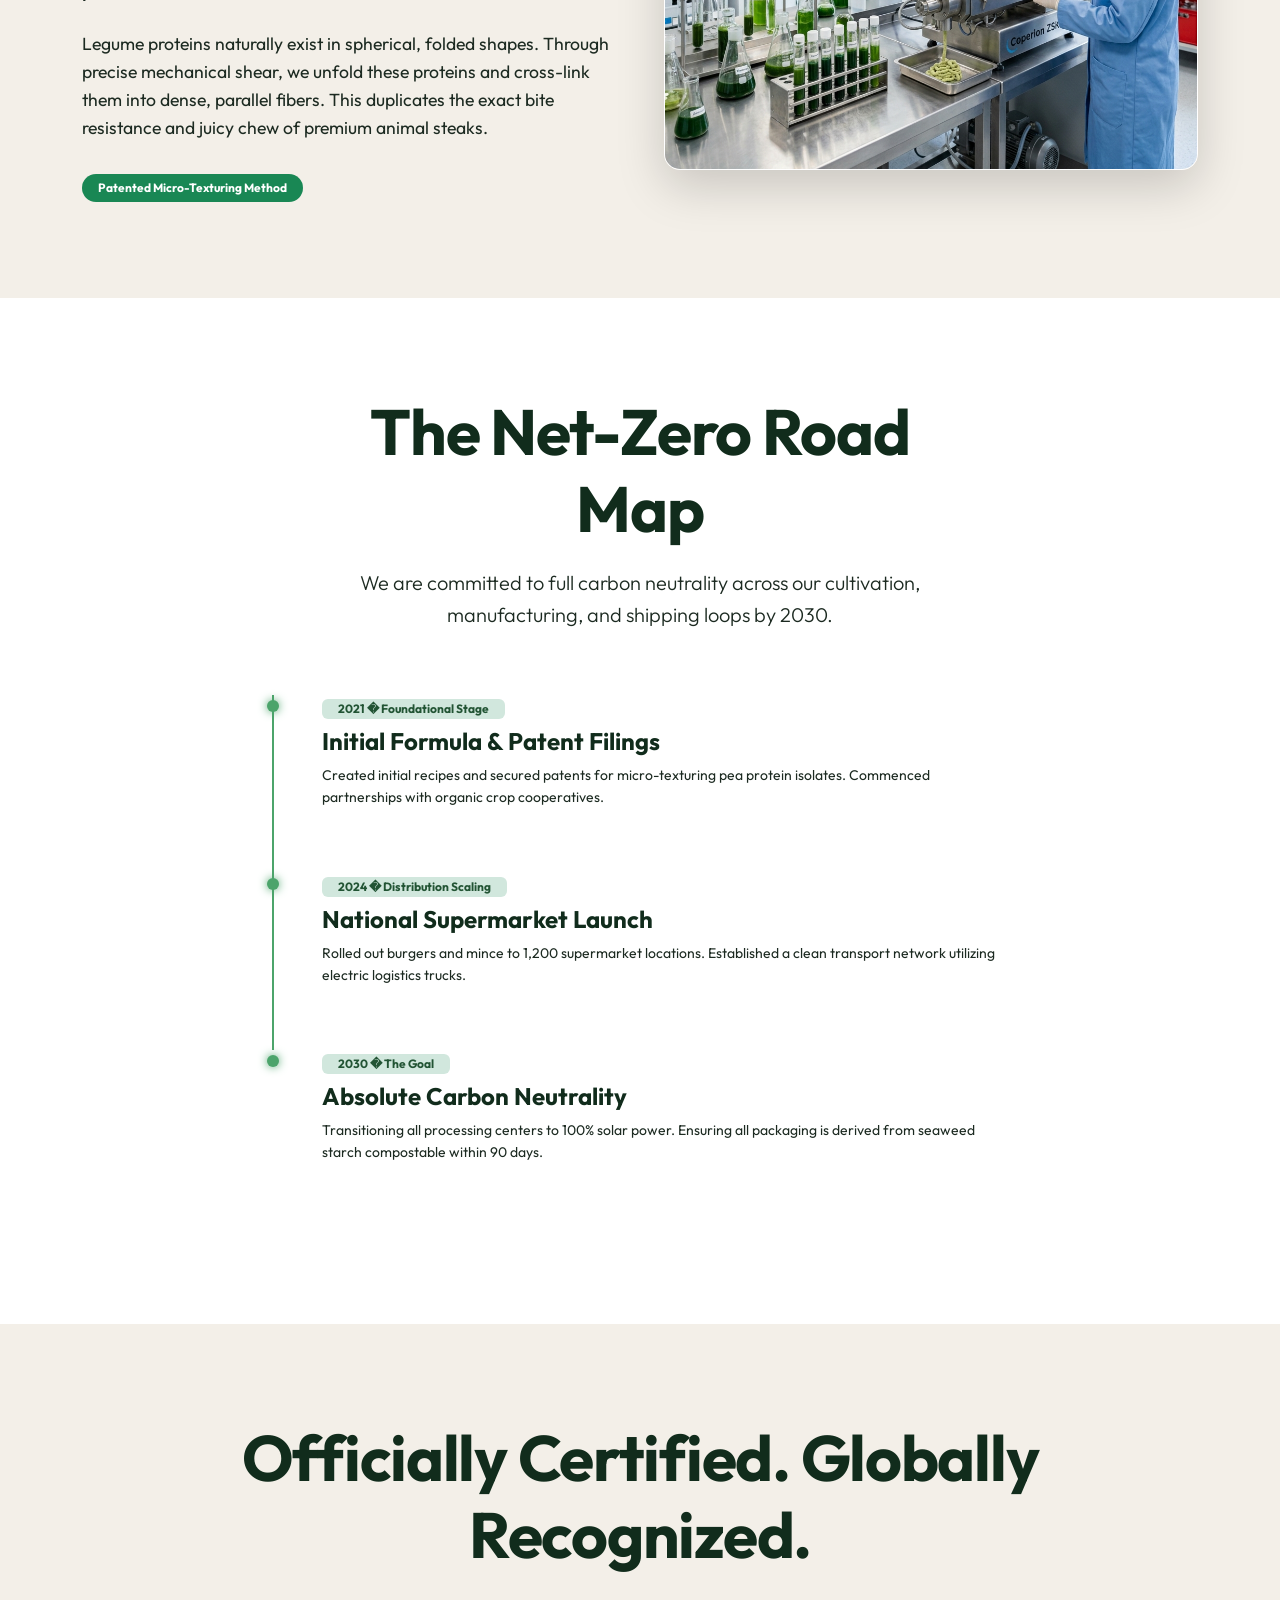
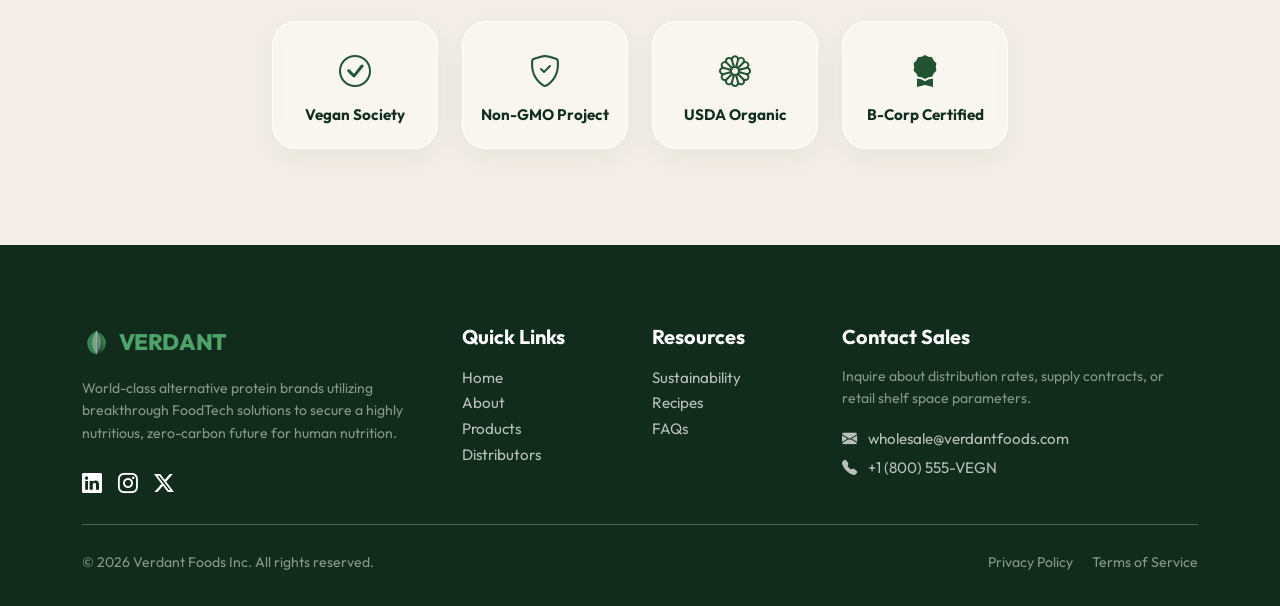
==== commit 69352c5b: "k" ====
--- a/about.html
+++ b/about.html
@@ -1,4 +1,4 @@
-<!DOCTYPE html>
+﻿<!DOCTYPE html>
 <html lang="en" data-theme="light" dir="ltr">
 <head>
   <meta charset="UTF-8">
@@ -10,9 +10,9 @@
   <!-- Bootstrap Icons CDN -->
   <link href="https://cdn.jsdelivr.net/npm/bootstrap-icons@1.11.3/font/bootstrap-icons.min.css" rel="stylesheet">
   <!-- Custom CSS -->
-  <link href="assets/css/styles.css" rel="stylesheet">
+  <link href="assets/css/styles.css?v=1.4" rel="stylesheet">
   <!-- Favicon SVG -->
-  <link rel="icon" type="image/svg+xml" href="data:image/svg+xml,<svg xmlns=%22http://www.w3.org/2000/svg%22 viewBox=%220 0 100 100%22><text y=%22.9em%22 font-size=%2290%22>🌱</text></svg>">
+  <link rel="icon" type="image/svg+xml" href="data:image/svg+xml,<svg xmlns=%22http://www.w3.org/2000/svg%22 viewBox=%220 0 100 100%22><text y=%22.9em%22 font-size=%2290%22>??</text></svg>">
 </head>
 <body>
 
@@ -20,7 +20,7 @@
   <nav class="navbar navbar-expand-lg premium-navbar">
     <div class="container">
       <a class="navbar-brand d-flex align-items-center" href="index.html" style="font-weight: 800; font-size: 1.6rem; color: var(--color-primary); letter-spacing: -0.02em;">
-        <i class="bi bi-leaf-fill text-success me-2"></i><span style="color: var(--color-secondary);">VERDANT</span>
+        <img src="assets/images/logo.svg" alt="Verdant Logo" class="brand-logo me-2"><span style="color: var(--color-secondary);">VERDANT</span>
       </a>
       <button class="navbar-toggler" type="button" data-bs-toggle="collapse" data-bs-target="#navbarContent" aria-controls="navbarContent" aria-expanded="false" aria-label="Toggle navigation">
         <span class="navbar-toggler-icon"></span>
@@ -42,7 +42,7 @@
           <button class="btn btn-sm btn-outline-secondary border-0" id="rtl-toggle" aria-label="Toggle RTL">
             <i class="bi bi-arrow-left-right" style="font-size: 1.2rem; color: var(--color-text);"></i>
           </button>
-          <a class="btn-premium btn" href="contact.html">Distributor</a>
+          <a class="btn-premium btn" href="contact.html">Partner</a>
         </div>
       </div>
     </div>
@@ -76,7 +76,7 @@
           <h2 class="fw-bold mb-4">Born from a Kitchen, Refined in a Lab</h2>
           <p class="lead mb-4 text-primary" style="font-weight: 500;">In 2021, our founders set out to answer a single question: can we recreate the luxurious experience of premium meats without using a single animal?</p>
           <p class="text-muted mb-4">
-            We started with culinary experimentation, searching for the perfect plant materials. However, matching the complex fibers of premium beef required more than basic cooking—it demanded advanced structural science.
+            We started with culinary experimentation, searching for the perfect plant materials. However, matching the complex fibers of premium beef required more than basic cooking�it demanded advanced structural science.
           </p>
           <p class="text-muted">
             Today, Verdant Foods operates dedicated research facilities alongside agricultural cooperatives. We ensure every link in our supply chain supports environmental sustainability and delicious food.
@@ -155,7 +155,7 @@
       <div class="row align-items-center g-5">
         <div class="col-lg-6 reveal-on-scroll">
           <h2 class="fw-bold">High-Tech Protein Engineering</h2>
-          <p class="lead text-primary mb-4" style="font-weight: 500;">We utilize wet twin-screw extrusion—a precise physical process using only heat and pressure to reshape vegetable protein strands.</p>
+          <p class="lead text-primary mb-4" style="font-weight: 500;">We utilize wet twin-screw extrusion�a precise physical process using only heat and pressure to reshape vegetable protein strands.</p>
           <p class="text-muted">
             Legume proteins naturally exist in spherical, folded shapes. Through precise mechanical shear, we unfold these proteins and cross-link them into dense, parallel fibers. This duplicates the exact bite resistance and juicy chew of premium animal steaks.
           </p>
@@ -183,19 +183,19 @@
           <div class="timeline-system">
             <!-- Timeline Item 1 -->
             <div class="timeline-item">
-              <span class="badge bg-success-subtle text-success px-3 py-1 mb-2">2021 — Foundational Stage</span>
+              <span class="badge bg-success-subtle text-success px-3 py-1 mb-2">2021 � Foundational Stage</span>
               <h4 class="fw-bold text-primary">Initial Formula & Patent Filings</h4>
               <p class="text-muted small">Created initial recipes and secured patents for micro-texturing pea protein isolates. Commenced partnerships with organic crop cooperatives.</p>
             </div>
             <!-- Timeline Item 2 -->
             <div class="timeline-item">
-              <span class="badge bg-success-subtle text-success px-3 py-1 mb-2">2024 — Distribution Scaling</span>
+              <span class="badge bg-success-subtle text-success px-3 py-1 mb-2">2024 � Distribution Scaling</span>
               <h4 class="fw-bold text-primary">National Supermarket Launch</h4>
               <p class="text-muted small">Rolled out burgers and mince to 1,200 supermarket locations. Established a clean transport network utilizing electric logistics trucks.</p>
             </div>
             <!-- Timeline Item 3 -->
             <div class="timeline-item" style="border-left-color: transparent;">
-              <span class="badge bg-success-subtle text-success px-3 py-1 mb-2">2030 — The Goal</span>
+              <span class="badge bg-success-subtle text-success px-3 py-1 mb-2">2030 � The Goal</span>
               <h4 class="fw-bold text-primary">Absolute Carbon Neutrality</h4>
               <p class="text-muted small">Transitioning all processing centers to 100% solar power. Ensuring all packaging is derived from seaweed starch compostable within 90 days.</p>
             </div>
@@ -243,9 +243,9 @@
   <footer>
     <div class="container">
       <div class="row g-4">
-        <div class="col-lg-4 col-md-6">
+        <div class="col-lg-4 col-md-6 col-6">
           <a class="d-flex align-items-center mb-3 text-white" href="index.html" style="font-weight: 800; font-size: 1.4rem; text-decoration: none; letter-spacing: -0.02em;">
-            <i class="bi bi-leaf-fill text-success me-2"></i><span style="color: var(--color-secondary);">VERDANT</span>
+            <img src="assets/images/logo.svg" alt="Verdant Logo" class="brand-logo me-2"><span style="color: var(--color-secondary);">VERDANT</span>
           </a>
           <p class="text-white-50 small mb-4">World-class alternative protein brands utilizing breakthrough FoodTech solutions to secure a highly nutritious, zero-carbon future for human nutrition.</p>
           <div class="d-flex gap-3">
@@ -254,7 +254,7 @@
             <a href="#" aria-label="Twitter" class="text-white fs-5"><i class="bi bi-twitter-x"></i></a>
           </div>
         </div>
-        <div class="col-lg-2 col-md-3 col-6">
+        <div class="col-lg-2 col-md-6 col-6">
           <h5 class="fw-bold text-white mb-3">Quick Links</h5>
           <ul class="list-unstyled">
             <li><a href="index.html">Home</a></li>
@@ -263,7 +263,7 @@
             <li><a href="contact.html">Distributors</a></li>
           </ul>
         </div>
-        <div class="col-lg-2 col-md-3 col-6">
+        <div class="col-lg-2 col-md-6 col-6">
           <h5 class="fw-bold text-white mb-3">Resources</h5>
           <ul class="list-unstyled">
             <li><a href="sustainability.html">Sustainability</a></li>
@@ -271,7 +271,7 @@
             <li><a href="contact.html#faq">FAQs</a></li>
           </ul>
         </div>
-        <div class="col-lg-4 col-md-6">
+        <div class="col-lg-4 col-md-6 col-6">
           <h5 class="fw-bold text-white mb-3">Contact Sales</h5>
           <p class="small text-white-50">Inquire about distribution rates, supply contracts, or retail shelf space parameters.</p>
           <p class="mb-1"><i class="bi bi-envelope-fill me-2"></i> wholesale@verdantfoods.com</p>
@@ -299,6 +299,6 @@
   <!-- Bootstrap 5 JS Bundle with Popper -->
   <script src="https://cdn.jsdelivr.net/npm/bootstrap@5.3.3/dist/js/bootstrap.bundle.min.js"></script>
   <!-- Custom JS -->
-  <script src="assets/js/app.js"></script>
+  <script src="assets/js/app.js?v=1.4"></script>
 </body>
 </html>
--- a/assets/css/styles.css
+++ b/assets/css/styles.css
@@ -18,7 +18,7 @@
   --color-bg: #ffffff;
   --color-card-bg: rgba(255, 255, 255, 0.7);
   --color-text: #112d1d;
-  --color-text-muted: #4e6356;
+  --color-text-muted: #1c2a21;
   --color-border: rgba(17, 45, 29, 0.1);
   --glass-bg: rgba(255, 255, 255, 0.45);
   --glass-border: rgba(255, 255, 255, 0.25);
@@ -96,7 +96,7 @@
 p, .body-text {
   font-size: clamp(0.95rem, 2vw, 1.1rem);
   color: var(--color-text-muted);
-  font-weight: 300;
+  font-weight: 400;
 }
 
 /* RTL OVERRIDES */
@@ -370,8 +370,23 @@
 .counter-num {
   font-size: clamp(3rem, 6vw, 4.5rem);
   font-weight: 700;
-  color: var(--color-secondary);
+  color: #225434;
   line-height: 1;
+}
+[data-theme="dark"] .counter-num {
+  color: var(--color-secondary) !important;
+}
+.counter-suffix {
+  font-size: 0.5em;
+  font-weight: 600;
+  display: inline-block;
+  vertical-align: middle;
+  transform: translateY(-0.15em);
+  margin-left: 0.05em;
+}
+.glass-card .d-flex .text-uppercase {
+  position: relative;
+  top: 6px;
 }
 
 /* METRICS & PROGRESS BARS */
@@ -531,20 +546,24 @@
 
 /* PREMIUM FORMS */
 .premium-form-control {
-  background: var(--color-bg);
+  background-color: var(--color-bg);
   border: 1px solid var(--color-border);
-  color: var(--color-text);
+  color: var(--color-text) !important;
   padding: 0.9rem 1.2rem;
   border-radius: 12px;
   font-size: 1rem;
   transition: var(--transition-smooth);
 }
+.premium-form-control::placeholder {
+  color: var(--color-text-muted) !important;
+  opacity: 0.7;
+}
 
 .premium-form-control:focus {
-  background: var(--color-bg);
+  background-color: var(--color-bg);
   border-color: var(--color-secondary);
   box-shadow: 0 0 0 3px rgba(76, 166, 107, 0.15);
-  color: var(--color-text);
+  color: var(--color-text) !important;
   outline: none;
 }
 
@@ -629,16 +648,28 @@
 /* LOGO CAROUSEL */
 .logo-track {
   display: flex;
+  align-items: center;
+  flex-wrap: nowrap;
   width: calc(250px * 10);
+  height: 80px;
   animation: logo-scroll 40s linear infinite;
 }
 
 .logo-slide {
   width: 250px;
+  height: 100%;
+  flex-shrink: 0;
   display: flex;
   justify-content: center;
   align-items: center;
-  padding: 0 2rem;
+  padding: 0 1.5rem;
+  white-space: nowrap !important;
+}
+
+.logo-slide span {
+  white-space: nowrap !important;
+  display: inline-flex;
+  align-items: center;
 }
 
 .logo-slide img {
@@ -691,11 +722,26 @@
   color: var(--color-primary) !important;
 }
 .text-success {
+  color: #225434 !important;
+}
+[data-theme="dark"] .text-success {
   color: var(--color-secondary) !important;
 }
 .navbar-brand {
   color: var(--color-primary) !important;
 }
+.brand-logo {
+  height: 2.2rem;
+  width: auto;
+  object-fit: contain;
+  transition: var(--transition-smooth);
+}
+[data-theme="dark"] .brand-logo {
+  filter: drop-shadow(0 0 6px rgba(76, 166, 107, 0.3));
+}
+footer .brand-logo {
+  height: 1.8rem;
+}
 
 [data-theme="dark"] .text-primary {
   color: var(--color-secondary) !important;
@@ -709,7 +755,11 @@
 [data-theme="dark"] .navbar-brand span {
   color: #ffffff !important;
 }
-[data-theme="dark"] .text-muted {
+.text-muted {
+  color: var(--color-text-muted) !important;
+  opacity: 1 !important;
+}
+.lead {
   color: var(--color-text-muted) !important;
 }
 [data-theme="dark"] .text-dark {
@@ -787,3 +837,45 @@
   transform: translateY(-3px) scale(1.15);
   color: var(--color-secondary) !important;
 }
+
+/* Testimonial Author Text Contrast Override */
+.testimonial-slide span {
+  font-weight: 600;
+  color: var(--color-text) !important;
+  opacity: 0.85;
+}
+
+/* Transparent Navbar contrast overrides for dark headers (Home 2 fullscreen-hero) */
+body:has(.fullscreen-hero) .premium-navbar:not(.scrolled) .nav-link {
+  color: rgba(255, 255, 255, 0.85) !important;
+}
+body:has(.fullscreen-hero) .premium-navbar:not(.scrolled) .nav-link:hover,
+body:has(.fullscreen-hero) .premium-navbar:not(.scrolled) .nav-link.active {
+  color: #ffffff !important;
+}
+body:has(.fullscreen-hero) .premium-navbar:not(.scrolled) .navbar-brand {
+  color: #ffffff !important;
+}
+body:has(.fullscreen-hero) .premium-navbar:not(.scrolled) .navbar-brand span {
+  color: var(--color-secondary) !important;
+}
+body:has(.fullscreen-hero) .premium-navbar:not(.scrolled) .navbar-toggler-icon {
+  filter: invert(1) brightness(2) !important;
+}
+body:has(.fullscreen-hero) .premium-navbar:not(.scrolled) #theme-toggle i,
+body:has(.fullscreen-hero) .premium-navbar:not(.scrolled) #rtl-toggle i {
+  color: rgba(255, 255, 255, 0.85) !important;
+}
+
+/* Category Overlay Cards Text Specificity Overrides */
+.category-card-content h3 {
+  color: #ffffff !important;
+}
+.category-card-content p {
+  color: rgba(255, 255, 255, 0.85) !important;
+}
+
+/* Ensure text and long emails break cleanly inside 50% footer columns on small devices */
+footer a, footer p {
+  word-break: break-word;
+}
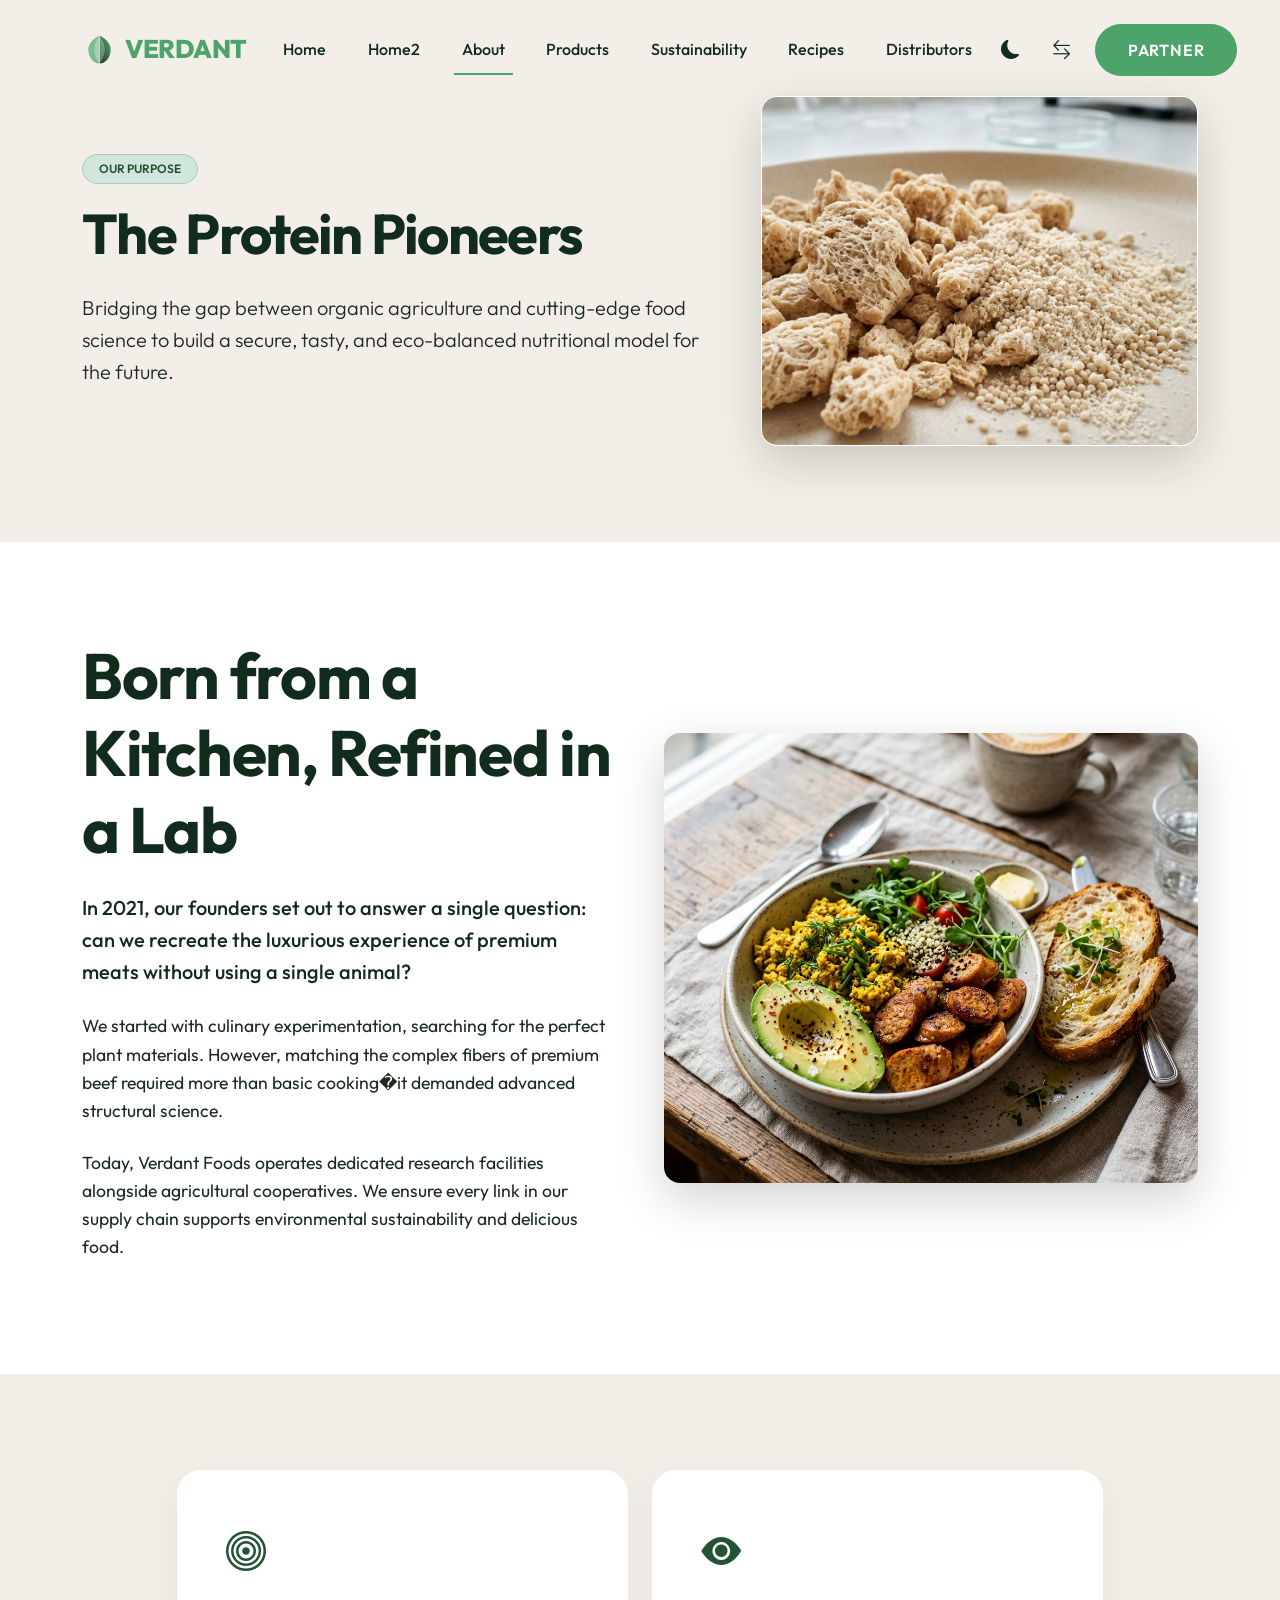
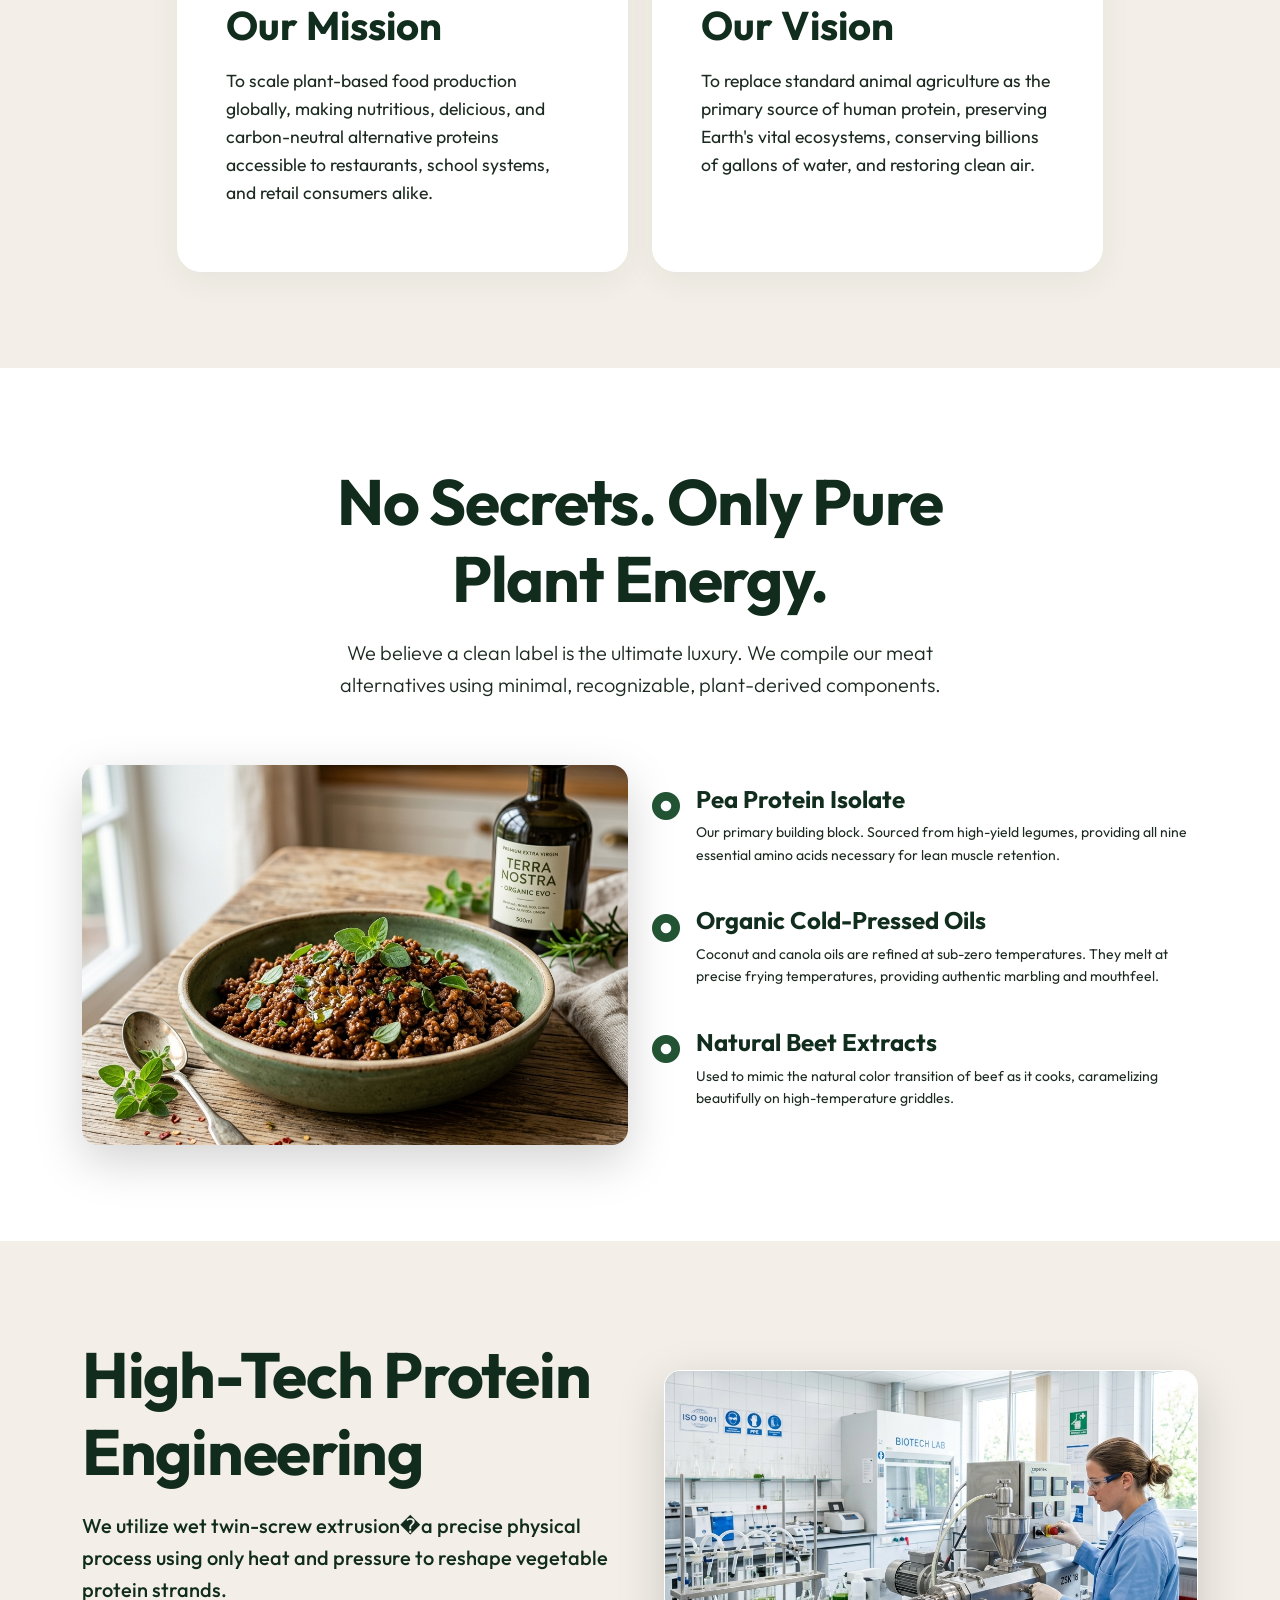
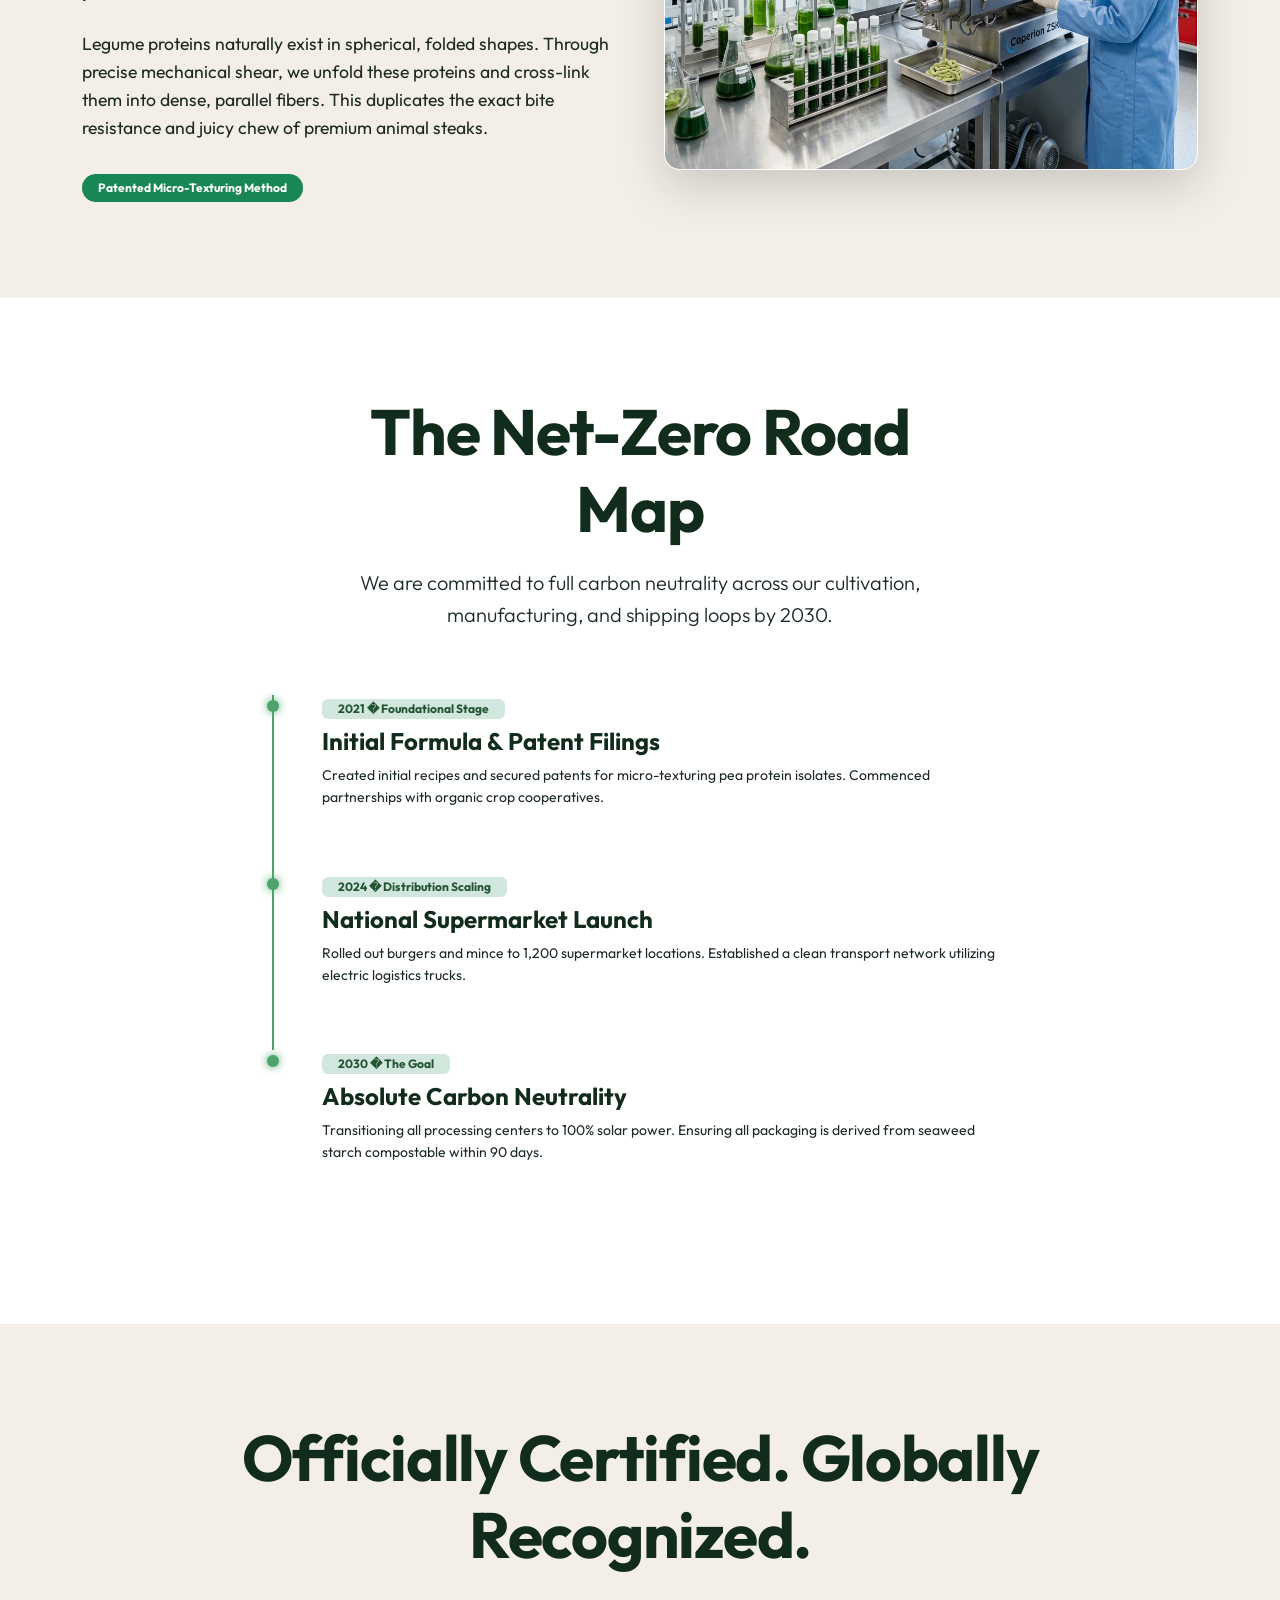
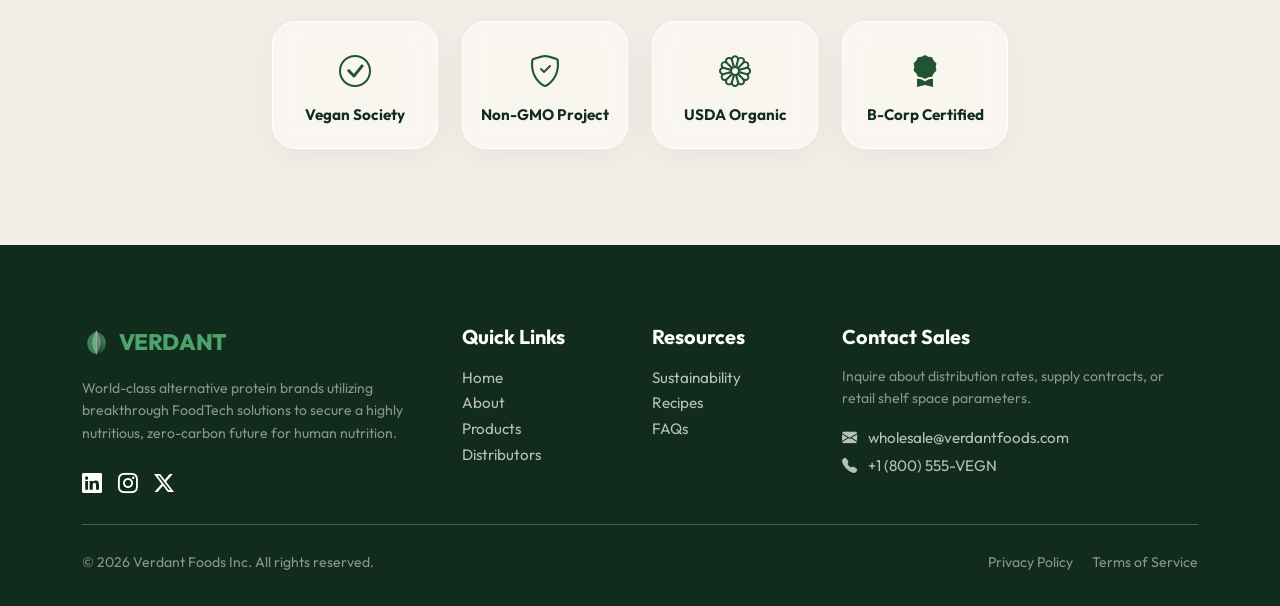
==== commit cfd89ec6: "c" ====
--- a/about.html
+++ b/about.html
@@ -1,4 +1,4 @@
-﻿<!DOCTYPE html>
+<!DOCTYPE html>
 <html lang="en" data-theme="light" dir="ltr">
 <head>
   <meta charset="UTF-8">
@@ -9,10 +9,12 @@
   <link href="https://cdn.jsdelivr.net/npm/bootstrap@5.3.3/dist/css/bootstrap.min.css" rel="stylesheet">
   <!-- Bootstrap Icons CDN -->
   <link href="https://cdn.jsdelivr.net/npm/bootstrap-icons@1.11.3/font/bootstrap-icons.min.css" rel="stylesheet">
+  <!-- Animate.css CDN -->
+  <link rel="stylesheet" href="https://cdnjs.cloudflare.com/ajax/libs/animate.css/4.1.1/animate.min.css">
   <!-- Custom CSS -->
-  <link href="assets/css/styles.css?v=1.4" rel="stylesheet">
+  <link href="assets/css/styles.css?v=1.7" rel="stylesheet">
   <!-- Favicon SVG -->
-  <link rel="icon" type="image/svg+xml" href="data:image/svg+xml,<svg xmlns=%22http://www.w3.org/2000/svg%22 viewBox=%220 0 100 100%22><text y=%22.9em%22 font-size=%2290%22>??</text></svg>">
+  <link rel="icon" type="image/png" href="assets/images/favicon.png?v=1.1">
 </head>
 <body>
 
--- a/assets/css/styles.css
+++ b/assets/css/styles.css
@@ -57,7 +57,18 @@
   overflow-x: hidden;
   transition: background-color 0.5s ease, color 0.5s ease;
   line-height: 1.6;
-}
+  animation: body-fade-in 0.8s cubic-bezier(0.16, 1, 0.3, 1) both;
+}
+
+@keyframes body-fade-in {
+  from {
+    opacity: 0;
+  }
+  to {
+    opacity: 1;
+  }
+}
+
 
 /* TYPOGRAPHY */
 h1, .h1 {
@@ -159,6 +170,10 @@
 
 /* BUTTONS */
 .btn-premium {
+  display: inline-flex;
+  align-items: center;
+  justify-content: center;
+  text-align: center;
   font-family: var(--font-family);
   font-weight: 600;
   text-transform: uppercase;
@@ -196,6 +211,10 @@
 }
 
 .btn-outline-premium {
+  display: inline-flex;
+  align-items: center;
+  justify-content: center;
+  text-align: center;
   font-family: var(--font-family);
   font-weight: 600;
   text-transform: uppercase;
@@ -222,6 +241,16 @@
 [data-theme="dark"] .btn-outline-premium:hover {
   background-color: var(--color-secondary);
   color: #ffffff !important;
+}
+
+.btn-premium-circle {
+  width: 44px;
+  height: 44px;
+  padding: 0 !important;
+  border-radius: 50% !important;
+  display: inline-flex !important;
+  align-items: center;
+  justify-content: center;
 }
 
 /* GLASSMORPHISM UI COMPONENTS */
@@ -478,7 +507,12 @@
   background-color: #050806;
 }
 
-footer p, footer a {
+footer p {
+  color: rgba(255, 255, 255, 0.7);
+  font-size: 0.95rem;
+}
+
+footer a {
   color: rgba(255, 255, 255, 0.7);
   text-decoration: none;
   font-size: 0.95rem;
@@ -760,7 +794,13 @@
   opacity: 1 !important;
 }
 .lead {
-  color: var(--color-text-muted) !important;
+  color: var(--color-text-muted);
+}
+.bg-dark .counter-num {
+  color: var(--color-secondary) !important;
+}
+.bg-dark .lead {
+  color: rgba(255, 255, 255, 0.75) !important;
 }
 [data-theme="dark"] .text-dark {
   color: var(--color-text) !important;
@@ -782,6 +822,15 @@
 }
 [data-theme="dark"] .navbar-toggler {
   border-color: rgba(255, 255, 255, 0.2) !important;
+}
+
+.navbar-toggler-icon {
+  transition: transform 0.3s ease, background-image 0.3s ease;
+}
+
+.navbar-toggler:not(.collapsed) .navbar-toggler-icon {
+  transform: rotate(90deg);
+  background-image: url("data:image/svg+xml,%3csvg xmlns='http://www.w3.org/2000/svg' viewBox='0 0 16 16'%3e%3cpath fill='none' stroke='%23112d1d' stroke-linecap='round' stroke-linejoin='round' stroke-width='2' d='M2 2l12 12M14 2L2 14'/%3e%3c/svg%3e") !important;
 }
 [data-theme="dark"] .form-select {
   background-image: url("data:image/svg+xml,%3csvg xmlns='http://www.w3.org/2000/svg' viewBox='0 0 16 16'%3e%3cpath fill='none' stroke='%23f5f0e6' stroke-linecap='round' stroke-linejoin='round' stroke-width='2' d='m2 5 6 6 6-6'/%3e%3c/svg%3e") !important;
